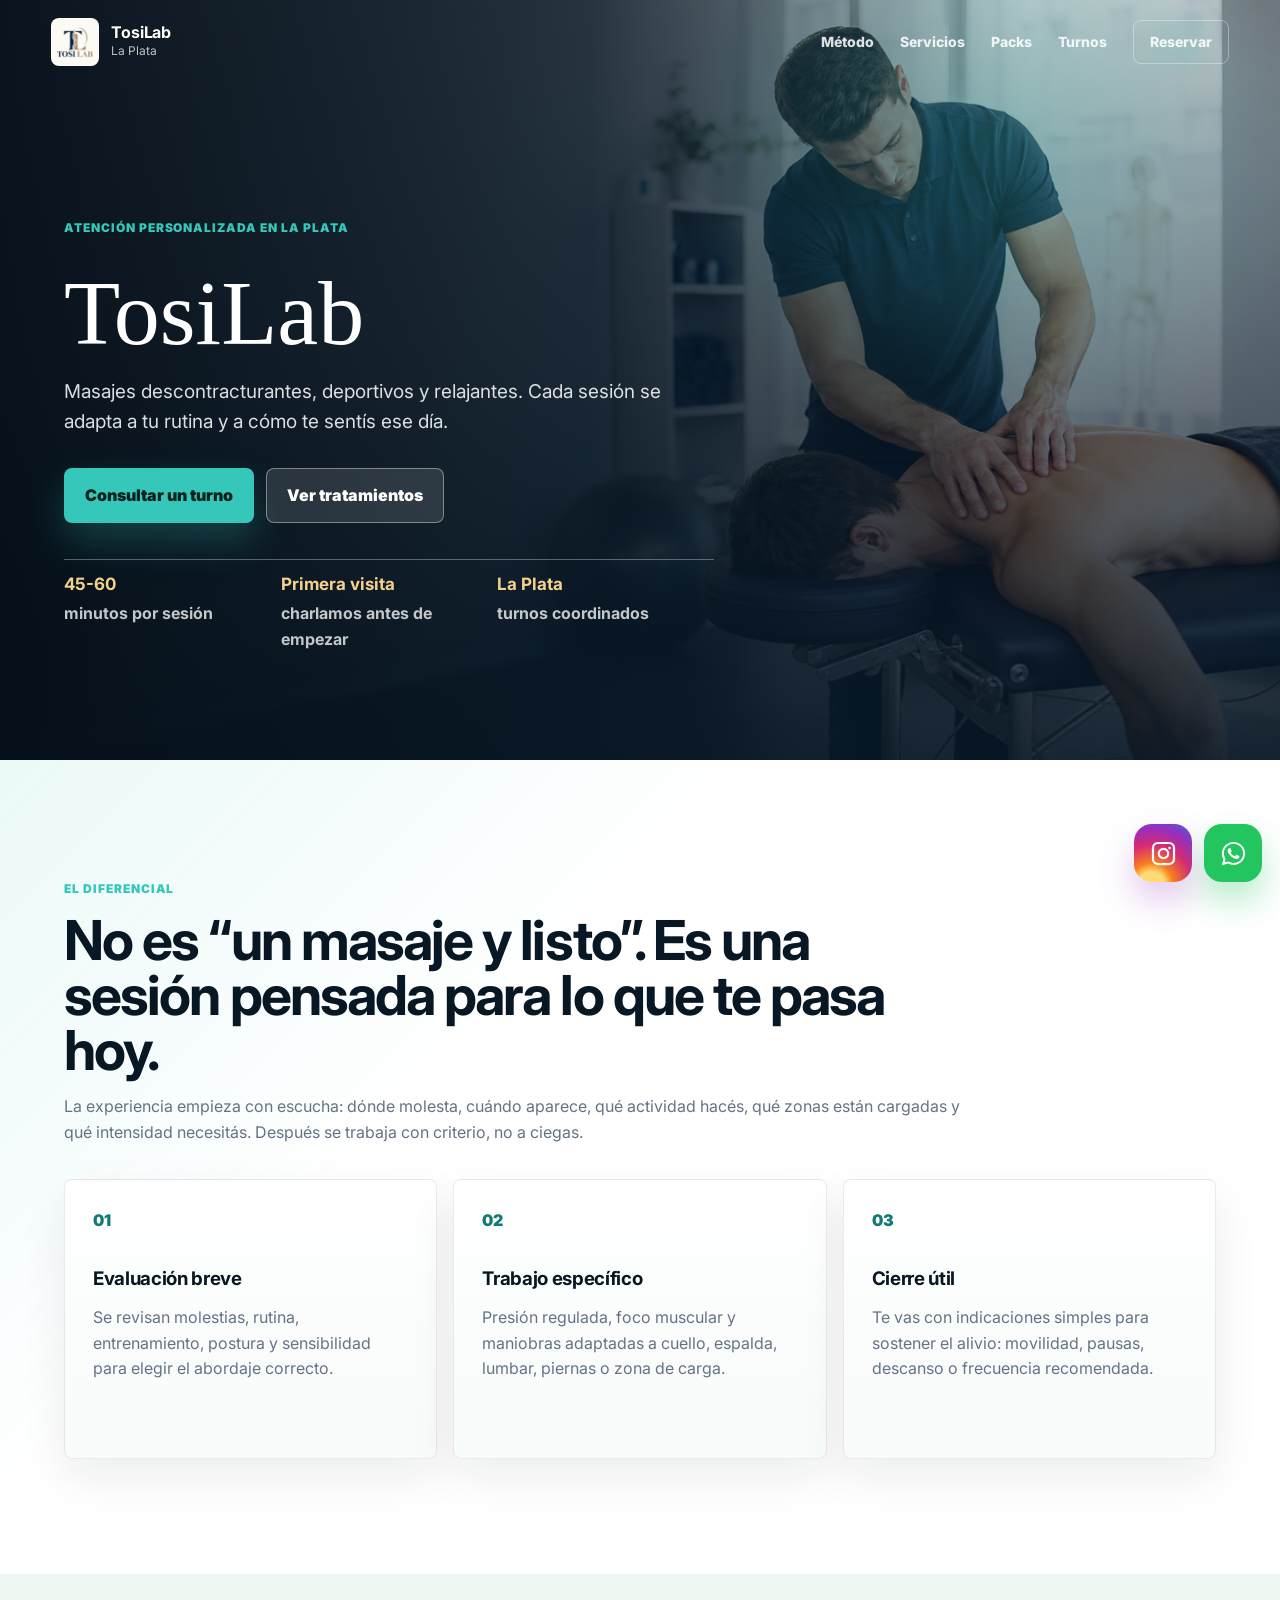
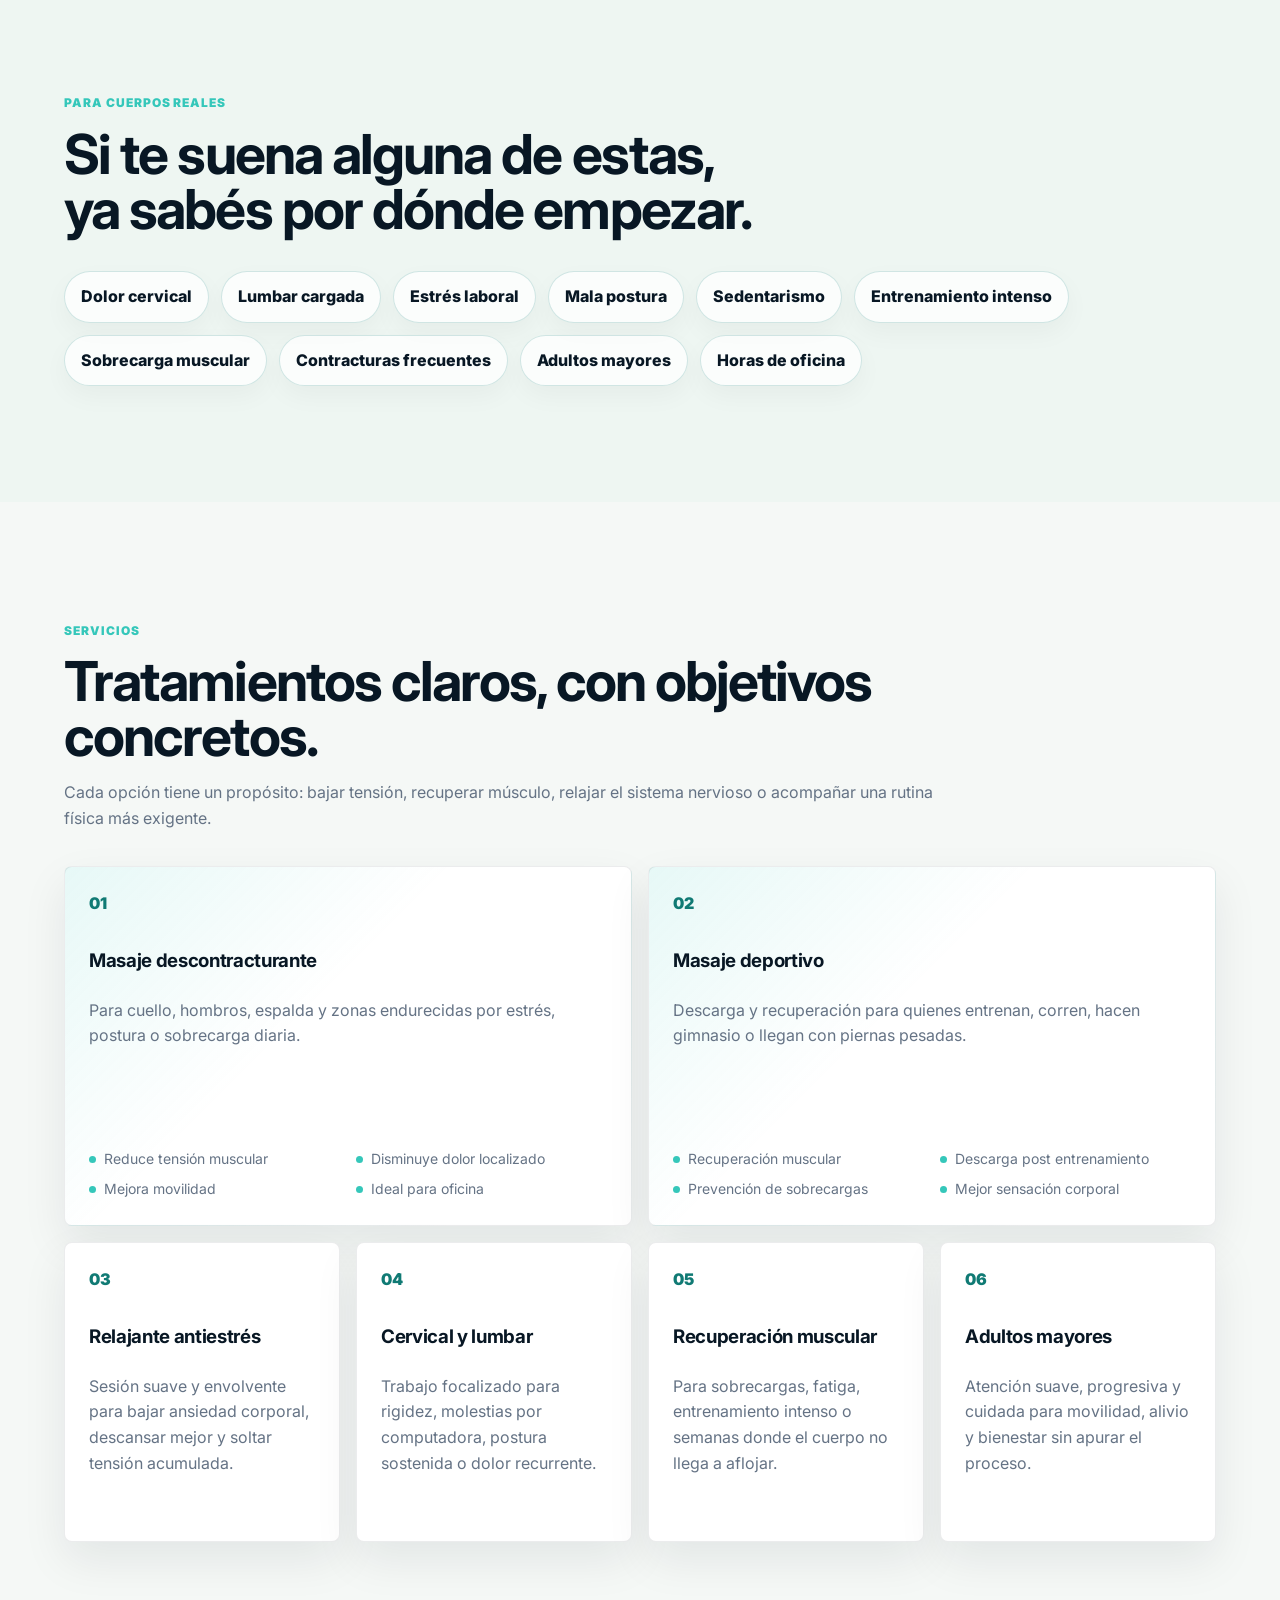
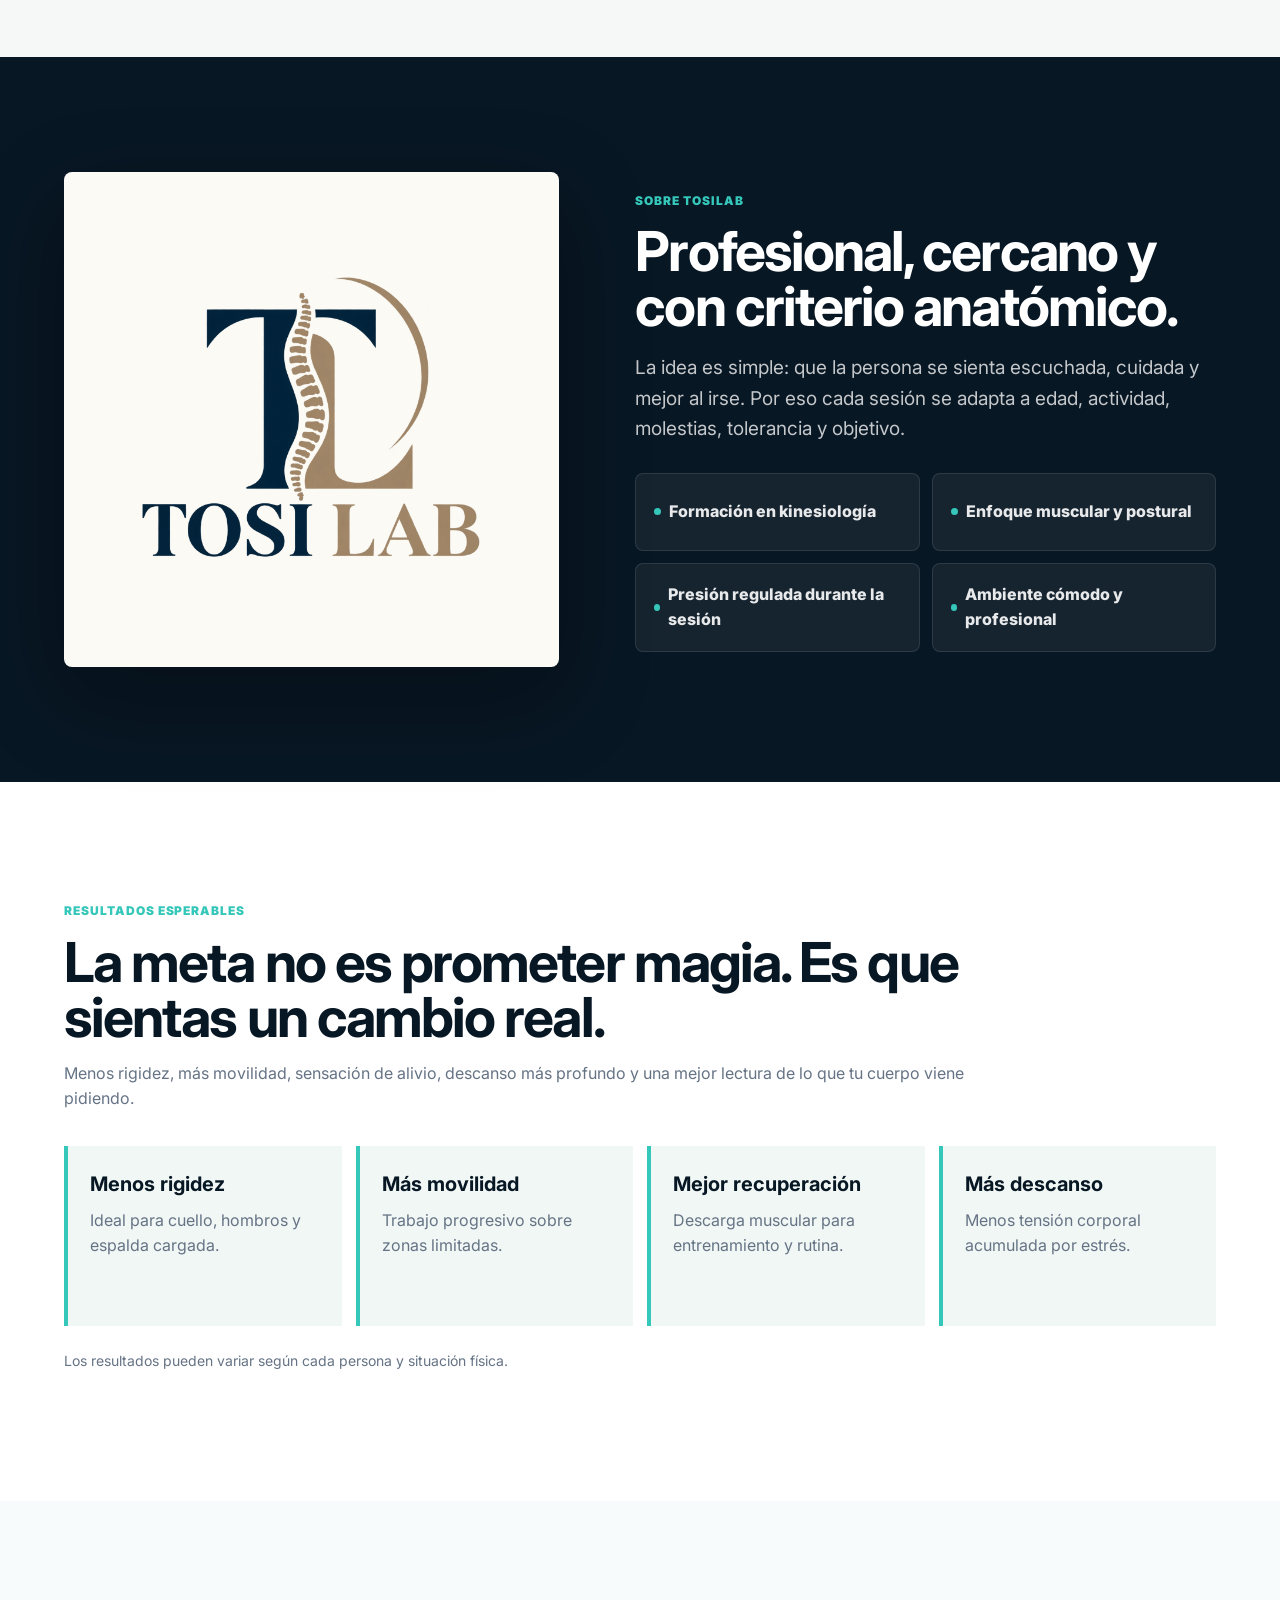
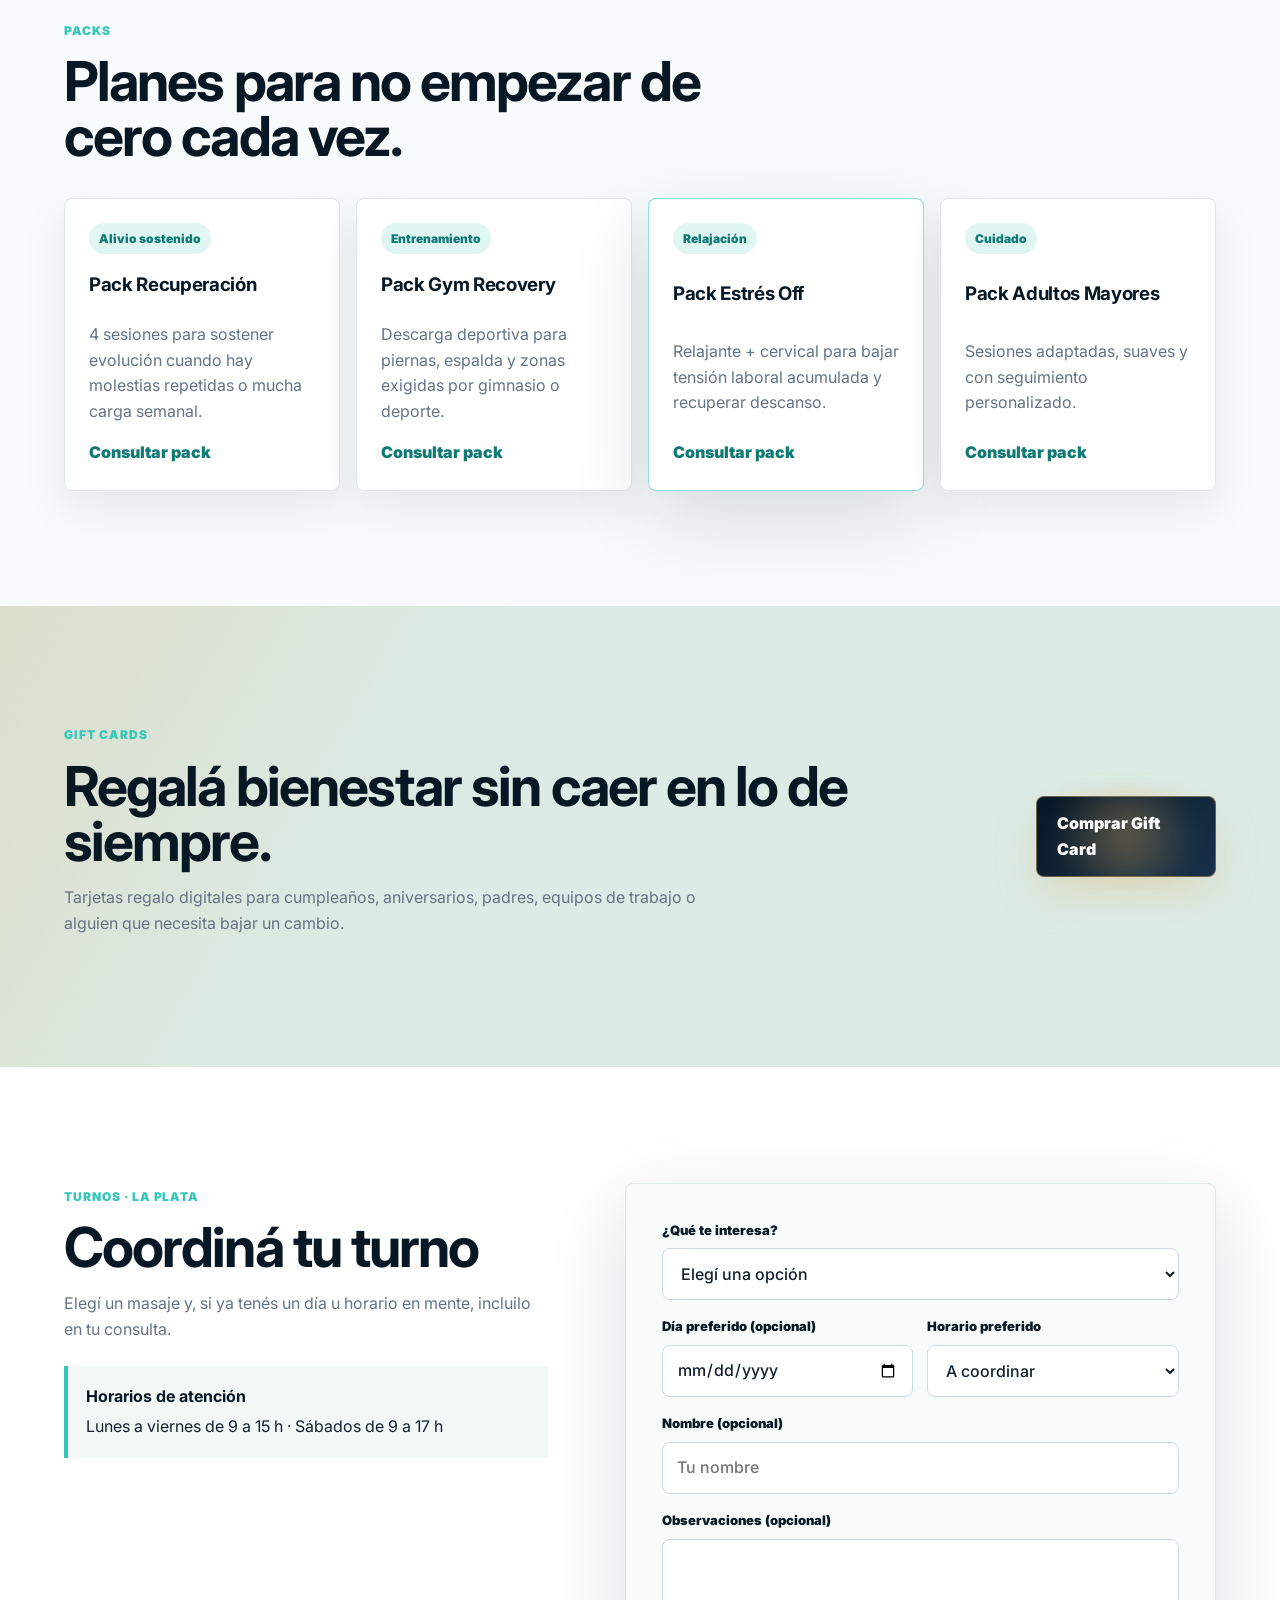
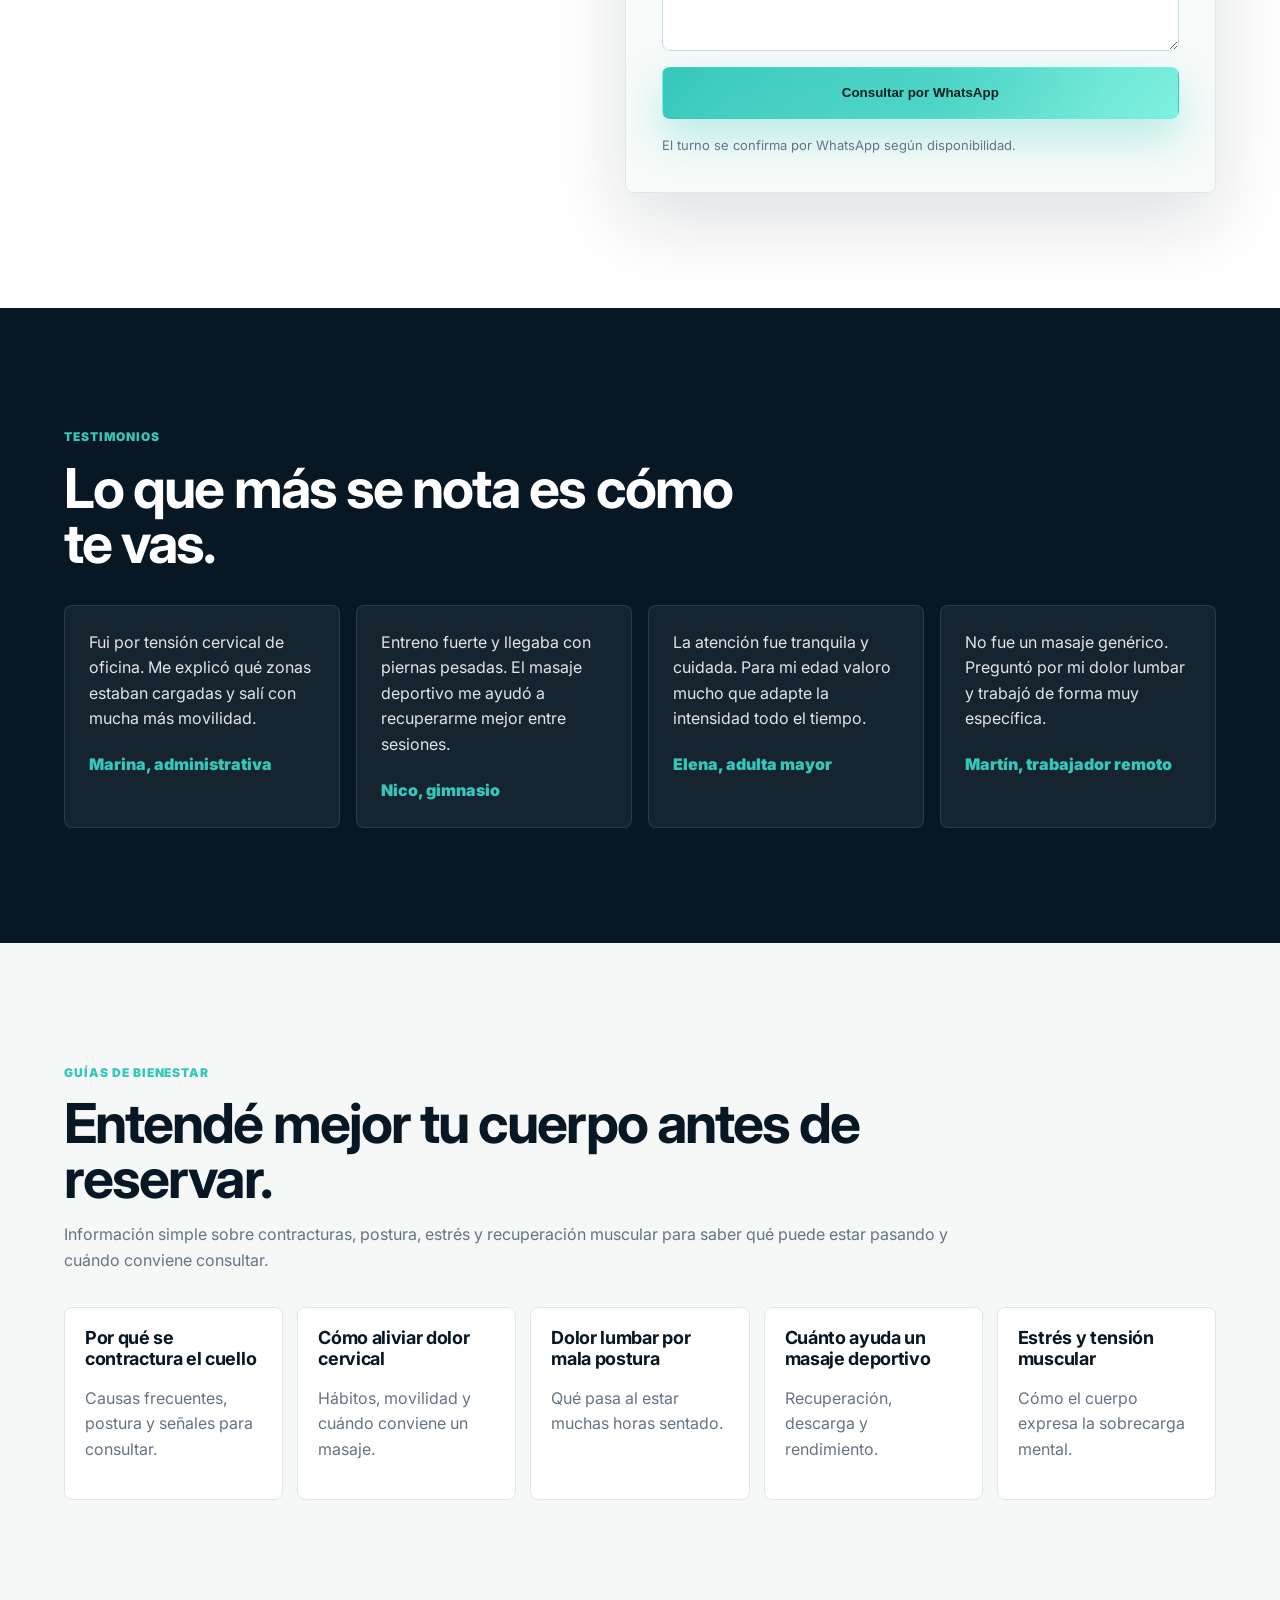
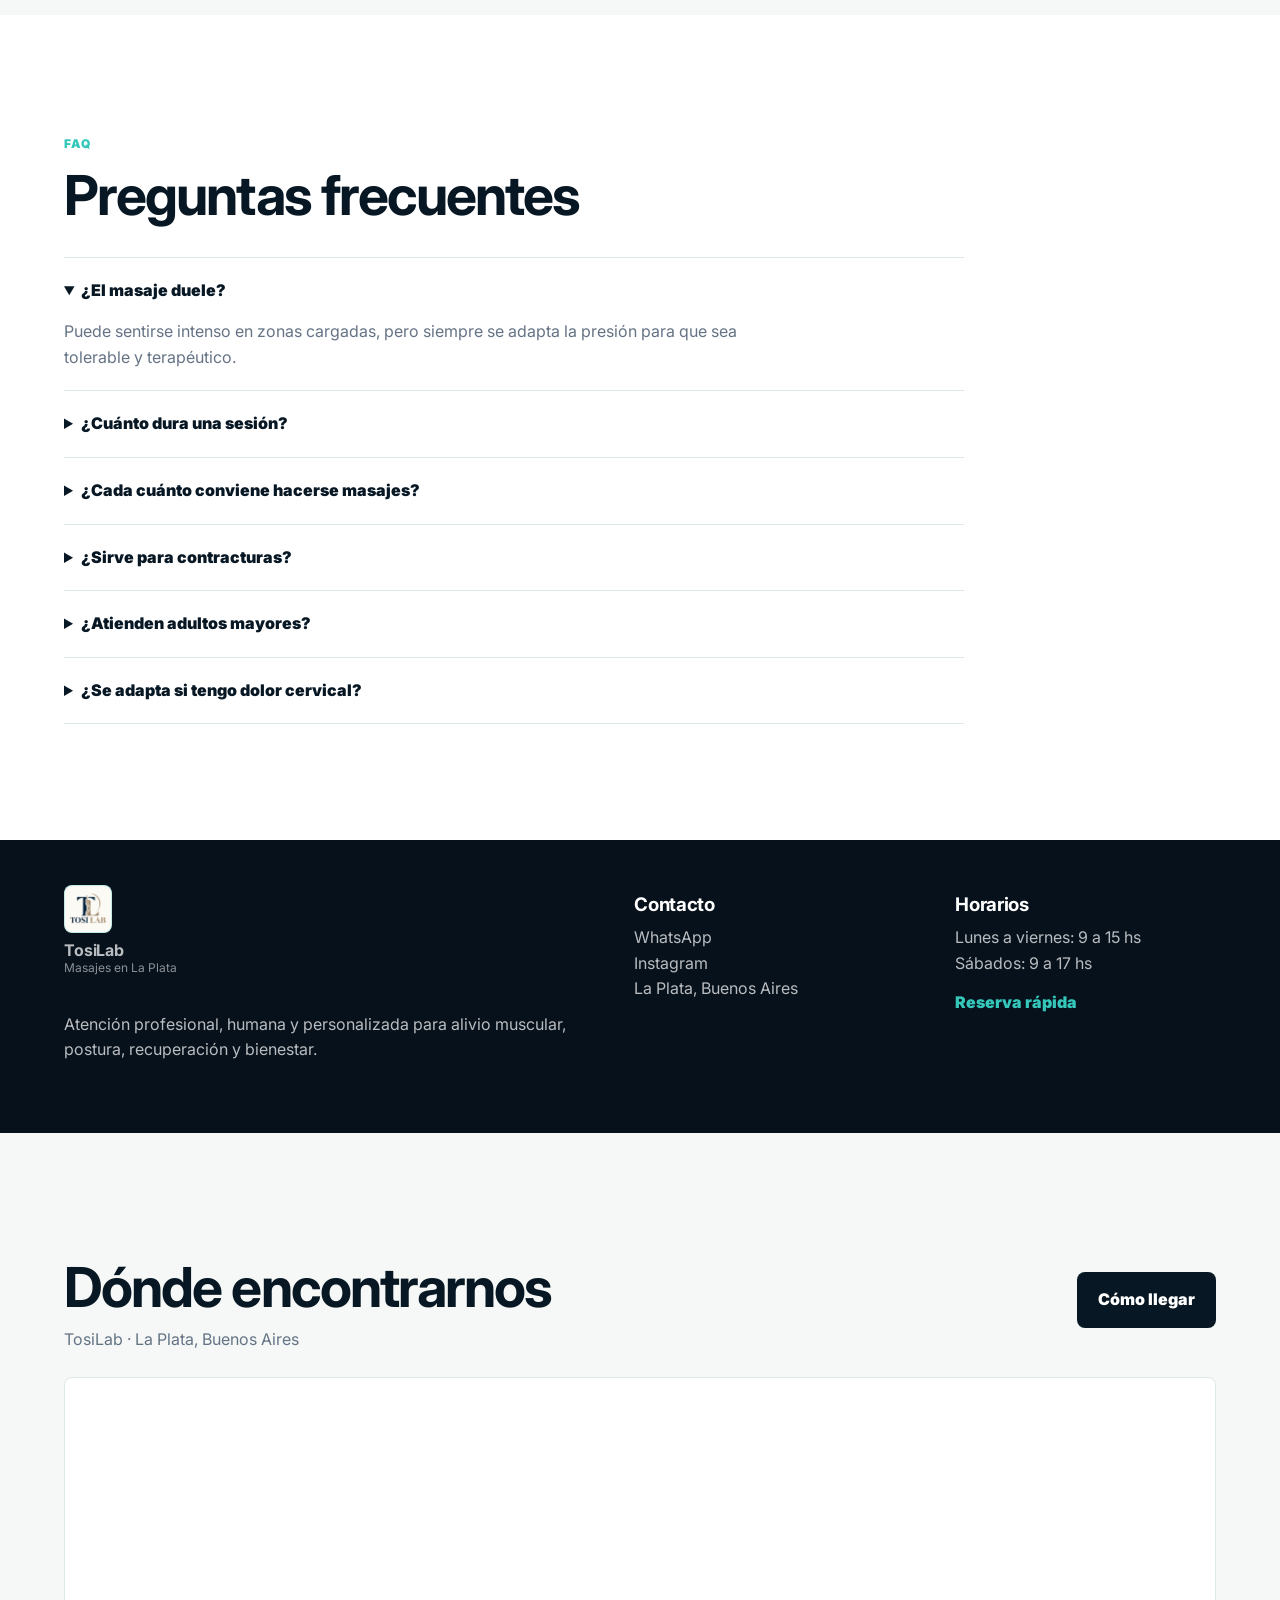
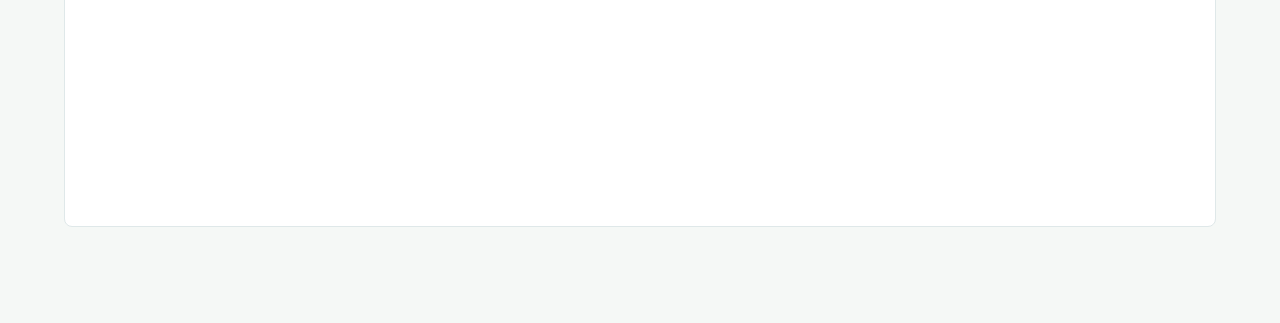
==== index.html @ 0bc57525 "Add TosiLab website and project files" ====
<!doctype html>
<html lang="es-AR">
  <head>
    <meta charset="utf-8">
    <meta name="viewport" content="width=device-width, initial-scale=1">
    <meta name="description" content="TosiLab en La Plata: masajes terapéuticos, deportivos, descontracturantes y relajantes con enfoque anatómico, atención personalizada y reserva por WhatsApp.">
    <meta name="keywords" content="masajes La Plata, masaje descontracturante, masaje deportivo, dolor cervical, dolor lumbar, recuperación muscular, masajes terapéuticos">
    <meta name="theme-color" content="#081724">
    <meta property="og:title" content="TosiLab | Alivio, recuperación y bienestar en La Plata">
    <meta property="og:description" content="Una experiencia de masaje pensada con criterio profesional, escucha y tratamiento personalizado.">
    <meta property="og:type" content="website">
    <meta property="og:image" content="assets/hero-masaje-terapeutico.png">
    <title>TosiLab | Alivio, recuperación y bienestar en La Plata</title>
    <link rel="icon" type="image/png" href="assets/logo-tosilab.png?v=2">
    <link rel="preconnect" href="https://fonts.googleapis.com">
    <link rel="preconnect" href="https://fonts.gstatic.com" crossorigin>
    <link href="https://fonts.googleapis.com/css2?family=Inter:wght@400;500;600;700;800;900&display=swap" rel="stylesheet">
    <link rel="stylesheet" href="styles.css">
  </head>
  <body>
    <header class="site-header" data-header>
      <a class="brand" href="#inicio" aria-label="TosiLab, inicio">
        <img class="brand-logo" src="assets/logo-tosilab.png?v=2" alt="" width="48" height="48">
        <span>
          <strong>TosiLab</strong>
          <small>La Plata</small>
        </span>
      </a>
      <button class="nav-toggle" type="button" aria-label="Abrir menú" aria-expanded="false" data-nav-toggle>
        <span></span><span></span><span></span>
      </button>
      <nav class="nav" data-nav>
        <a href="#metodo">Método</a>
        <a href="#servicios">Servicios</a>
        <a href="#packs">Packs</a>
        <a href="#turnos">Turnos</a>
        <a class="nav-cta" href="#turnos">Reservar</a>
      </nav>
    </header>

    <main>
      <section class="hero" id="inicio">
        <div class="hero-media" aria-hidden="true">
          <img src="assets/hero-masaje-terapeutico.png" alt="">
        </div>
        <div class="hero-overlay"></div>
        <div class="hero-content">
          <p class="eyebrow">Atención personalizada en La Plata</p>
          <h1>TosiLab</h1>
          <p class="hero-copy">Masajes descontracturantes, deportivos y relajantes. Cada sesión se adapta a tu rutina y a cómo te sentís ese día.</p>
          <div class="hero-actions">
            <a class="btn btn-primary" href="#turnos">Consultar un turno</a>
            <a class="btn btn-secondary" href="#servicios">Ver tratamientos</a>
          </div>
          <div class="hero-proof" aria-label="Datos principales">
            <div>
              <strong>45-60</strong>
              <span>minutos por sesión</span>
            </div>
            <div>
              <strong>Primera visita</strong>
              <span>charlamos antes de empezar</span>
            </div>
            <div>
              <strong>La Plata</strong>
              <span>turnos coordinados</span>
            </div>
          </div>
        </div>
      </section>

      <section class="diagnosis section" id="metodo">
        <div class="section-intro wide reveal">
          <span class="section-kicker">El diferencial</span>
          <h2>No es “un masaje y listo”. Es una sesión pensada para lo que te pasa hoy.</h2>
          <p>La experiencia empieza con escucha: dónde molesta, cuándo aparece, qué actividad hacés, qué zonas están cargadas y qué intensidad necesitás. Después se trabaja con criterio, no a ciegas.</p>
        </div>
        <div class="method-grid">
          <article class="method-card reveal">
            <span>01</span>
            <h3>Evaluación breve</h3>
            <p>Se revisan molestias, rutina, entrenamiento, postura y sensibilidad para elegir el abordaje correcto.</p>
          </article>
          <article class="method-card reveal">
            <span>02</span>
            <h3>Trabajo específico</h3>
            <p>Presión regulada, foco muscular y maniobras adaptadas a cuello, espalda, lumbar, piernas o zona de carga.</p>
          </article>
          <article class="method-card reveal">
            <span>03</span>
            <h3>Cierre útil</h3>
            <p>Te vas con indicaciones simples para sostener el alivio: movilidad, pausas, descanso o frecuencia recomendada.</p>
          </article>
        </div>
      </section>

      <section class="section pain-points">
        <div class="section-intro reveal">
          <span class="section-kicker">Para cuerpos reales</span>
          <h2>Si te suena alguna de estas, ya sabés por dónde empezar.</h2>
        </div>
        <div class="pill-grid reveal">
          <span>Dolor cervical</span>
          <span>Lumbar cargada</span>
          <span>Estrés laboral</span>
          <span>Mala postura</span>
          <span>Sedentarismo</span>
          <span>Entrenamiento intenso</span>
          <span>Sobrecarga muscular</span>
          <span>Contracturas frecuentes</span>
          <span>Adultos mayores</span>
          <span>Horas de oficina</span>
        </div>
      </section>

      <section class="section services" id="servicios">
        <div class="section-intro wide reveal">
          <span class="section-kicker">Servicios</span>
          <h2>Tratamientos claros, con objetivos concretos.</h2>
          <p>Cada opción tiene un propósito: bajar tensión, recuperar músculo, relajar el sistema nervioso o acompañar una rutina física más exigente.</p>
        </div>
        <div class="service-grid">
          <article class="service-card feature reveal">
            <span class="icon">01</span>
            <h3>Masaje descontracturante</h3>
            <p>Para cuello, hombros, espalda y zonas endurecidas por estrés, postura o sobrecarga diaria.</p>
            <ul>
              <li>Reduce tensión muscular</li>
              <li>Disminuye dolor localizado</li>
              <li>Mejora movilidad</li>
              <li>Ideal para oficina</li>
            </ul>
          </article>
          <article class="service-card feature reveal">
            <span class="icon">02</span>
            <h3>Masaje deportivo</h3>
            <p>Descarga y recuperación para quienes entrenan, corren, hacen gimnasio o llegan con piernas pesadas.</p>
            <ul>
              <li>Recuperación muscular</li>
              <li>Descarga post entrenamiento</li>
              <li>Prevención de sobrecargas</li>
              <li>Mejor sensación corporal</li>
            </ul>
          </article>
          <article class="service-card reveal">
            <span class="icon">03</span>
            <h3>Relajante antiestrés</h3>
            <p>Sesión suave y envolvente para bajar ansiedad corporal, descansar mejor y soltar tensión acumulada.</p>
          </article>
          <article class="service-card reveal">
            <span class="icon">04</span>
            <h3>Cervical y lumbar</h3>
            <p>Trabajo focalizado para rigidez, molestias por computadora, postura sostenida o dolor recurrente.</p>
          </article>
          <article class="service-card reveal">
            <span class="icon">05</span>
            <h3>Recuperación muscular</h3>
            <p>Para sobrecargas, fatiga, entrenamiento intenso o semanas donde el cuerpo no llega a aflojar.</p>
          </article>
          <article class="service-card reveal">
            <span class="icon">06</span>
            <h3>Adultos mayores</h3>
            <p>Atención suave, progresiva y cuidada para movilidad, alivio y bienestar sin apurar el proceso.</p>
          </article>
        </div>
      </section>

      <section class="section studio">
        <div class="studio-panel reveal">
          <img class="studio-logo" src="assets/logo-tosilab.png?v=2" alt="Logo de TosiLab" loading="lazy">
        </div>
        <div class="studio-copy reveal">
          <span class="section-kicker">Sobre TosiLab</span>
          <h2>Profesional, cercano y con criterio anatómico.</h2>
          <p class="lead">La idea es simple: que la persona se sienta escuchada, cuidada y mejor al irse. Por eso cada sesión se adapta a edad, actividad, molestias, tolerancia y objetivo.</p>
          <div class="trust-list">
            <span>Formación en kinesiología</span>
            <span>Enfoque muscular y postural</span>
            <span>Presión regulada durante la sesión</span>
            <span>Ambiente cómodo y profesional</span>
          </div>
        </div>
      </section>

      <section class="section outcomes">
        <div class="section-intro wide reveal">
          <span class="section-kicker">Resultados esperables</span>
          <h2>La meta no es prometer magia. Es que sientas un cambio real.</h2>
          <p>Menos rigidez, más movilidad, sensación de alivio, descanso más profundo y una mejor lectura de lo que tu cuerpo viene pidiendo.</p>
        </div>
        <div class="outcome-grid reveal">
          <div><strong>Menos rigidez</strong><span>Ideal para cuello, hombros y espalda cargada.</span></div>
          <div><strong>Más movilidad</strong><span>Trabajo progresivo sobre zonas limitadas.</span></div>
          <div><strong>Mejor recuperación</strong><span>Descarga muscular para entrenamiento y rutina.</span></div>
          <div><strong>Más descanso</strong><span>Menos tensión corporal acumulada por estrés.</span></div>
        </div>
        <p class="disclaimer reveal">Los resultados pueden variar según cada persona y situación física.</p>
      </section>

      <section class="section packs" id="packs">
        <div class="section-intro reveal">
          <span class="section-kicker">Packs</span>
          <h2>Planes para no empezar de cero cada vez.</h2>
        </div>
        <div class="pricing-grid">
          <article class="price-card reveal">
            <span class="badge">Alivio sostenido</span>
            <h3>Pack Recuperación</h3>
            <p>4 sesiones para sostener evolución cuando hay molestias repetidas o mucha carga semanal.</p>
            <a href="#turnos" data-booking-choice="Pack Recuperación">Consultar pack</a>
          </article>
          <article class="price-card reveal">
            <span class="badge">Entrenamiento</span>
            <h3>Pack Gym Recovery</h3>
            <p>Descarga deportiva para piernas, espalda y zonas exigidas por gimnasio o deporte.</p>
            <a href="#turnos" data-booking-choice="Pack Gym Recovery">Consultar pack</a>
          </article>
          <article class="price-card featured reveal">
            <span class="badge">Relajación</span>
            <h3>Pack Estrés Off</h3>
            <p>Relajante + cervical para bajar tensión laboral acumulada y recuperar descanso.</p>
            <a href="#turnos" data-booking-choice="Pack Estrés Off">Consultar pack</a>
          </article>
          <article class="price-card reveal">
            <span class="badge">Cuidado</span>
            <h3>Pack Adultos Mayores</h3>
            <p>Sesiones adaptadas, suaves y con seguimiento personalizado.</p>
            <a href="#turnos" data-booking-choice="Pack Adultos Mayores">Consultar pack</a>
          </article>
        </div>
      </section>

      <section class="gift section">
        <div class="reveal">
          <span class="section-kicker">Gift Cards</span>
          <h2>Regalá bienestar sin caer en lo de siempre.</h2>
          <p>Tarjetas regalo digitales para cumpleaños, aniversarios, padres, equipos de trabajo o alguien que necesita bajar un cambio.</p>
        </div>
        <a class="btn btn-secondary dark reveal" href="#turnos" data-booking-choice="Gift Card">Comprar Gift Card</a>
      </section>

      <section class="section booking" id="turnos">
        <div class="booking-copy reveal">
          <span class="section-kicker">Turnos · La Plata</span>
          <h2>Coordiná tu turno</h2>
          <p>Elegí un masaje y, si ya tenés un día u horario en mente, incluilo en tu consulta.</p>
          <div class="booking-note">
            <strong>Horarios de atención</strong>
            <span>Lunes a viernes de 9 a 15 h · Sábados de 9 a 17 h</span>
          </div>
        </div>
        <form class="booking-form" data-booking-form>
          <label>
            ¿Qué te interesa?
            <select name="service" required>
              <option value="" selected disabled>Elegí una opción</option>
              <option value="Orientación">No sé qué masaje elegir</option>
              <optgroup label="Masajes">
              <option value="Masaje descontracturante">Masaje descontracturante</option>
              <option value="Masaje deportivo">Masaje deportivo</option>
              <option value="Masaje relajante">Masaje relajante</option>
              <option value="Postural / cervical y lumbar">Postural / cervical y lumbar</option>
              <option value="Recuperación muscular">Recuperación muscular</option>
              <option value="Adultos mayores">Adultos mayores</option>
              </optgroup>
              <optgroup label="Packs">
                <option>Pack Recuperación</option>
                <option>Pack Gym Recovery</option>
                <option>Pack Estrés Off</option>
                <option>Pack Adultos Mayores</option>
              </optgroup>
              <option value="Gift Card">Gift Card</option>
            </select>
          </label>
          <label data-booking-plan>
            Plan de atención
            <select name="plan" required>
              <option value="Turno individual">Turno individual</option>
              <option value="Plan semanal: 1 vez por semana">Plan semanal: 1 vez por semana</option>
              <option value="Plan intensivo: 2 veces por semana">Plan intensivo: 2 veces por semana</option>
              <option value="Plan quincenal: 1 vez cada dos semanas">Plan quincenal: 1 vez cada dos semanas</option>
            </select>
          </label>
          <div class="form-row" data-booking-schedule>
            <label>
              Día preferido (opcional)
              <input type="date" name="date">
            </label>
            <label>
              Horario preferido
              <select name="time">
                <option value="">A coordinar</option>
                <option>09:00</option>
                <option>09:30</option>
                <option>10:30</option>
                <option>11:30</option>
                <option>12:00</option>
                <option>13:00</option>
                <option>14:00</option>
                <option>15:00</option>
                <option>16:30</option>
                <option>17:00</option>
              </select>
            </label>
          </div>
          <label>
            Nombre (opcional)
            <input type="text" name="name" autocomplete="given-name" maxlength="80" placeholder="Tu nombre">
          </label>
          <label>
            Observaciones (opcional)
            <textarea name="notes" rows="3" maxlength="400"></textarea>
          </label>
          <button class="btn btn-primary full" type="submit">Consultar por WhatsApp</button>
          <p class="form-note" data-booking-note>El turno se confirma por WhatsApp según disponibilidad.</p>
        </form>
      </section>

      <section class="section testimonials">
        <div class="section-intro reveal">
          <span class="section-kicker">Testimonios</span>
          <h2>Lo que más se nota es cómo te vas.</h2>
        </div>
        <div class="testimonial-grid">
          <figure class="reveal">
            <blockquote>Fui por tensión cervical de oficina. Me explicó qué zonas estaban cargadas y salí con mucha más movilidad.</blockquote>
            <figcaption>Marina, administrativa</figcaption>
          </figure>
          <figure class="reveal">
            <blockquote>Entreno fuerte y llegaba con piernas pesadas. El masaje deportivo me ayudó a recuperarme mejor entre sesiones.</blockquote>
            <figcaption>Nico, gimnasio</figcaption>
          </figure>
          <figure class="reveal">
            <blockquote>La atención fue tranquila y cuidada. Para mi edad valoro mucho que adapte la intensidad todo el tiempo.</blockquote>
            <figcaption>Elena, adulta mayor</figcaption>
          </figure>
          <figure class="reveal">
            <blockquote>No fue un masaje genérico. Preguntó por mi dolor lumbar y trabajó de forma muy específica.</blockquote>
            <figcaption>Martín, trabajador remoto</figcaption>
          </figure>
        </div>
      </section>

      <section class="section blog" id="blog">
        <div class="section-intro wide reveal">
          <span class="section-kicker">Guías de bienestar</span>
          <h2>Entendé mejor tu cuerpo antes de reservar.</h2>
          <p>Información simple sobre contracturas, postura, estrés y recuperación muscular para saber qué puede estar pasando y cuándo conviene consultar.</p>
        </div>
        <div class="blog-stage reveal">
          <div class="blog-grid">
            <article class="blog-card" tabindex="0" role="button" data-blog-title="Por qué se contractura el cuello" data-blog-topic="cuello">
              <h3>Por qué se contractura el cuello</h3>
              <p>Causas frecuentes, postura y señales para consultar.</p>
            </article>
            <article class="blog-card" tabindex="0" role="button" data-blog-title="Cómo aliviar dolor cervical" data-blog-topic="cervical">
              <h3>Cómo aliviar dolor cervical</h3>
              <p>Hábitos, movilidad y cuándo conviene un masaje.</p>
            </article>
            <article class="blog-card" tabindex="0" role="button" data-blog-title="Dolor lumbar por mala postura" data-blog-topic="lumbar">
              <h3>Dolor lumbar por mala postura</h3>
              <p>Qué pasa al estar muchas horas sentado.</p>
            </article>
            <article class="blog-card" tabindex="0" role="button" data-blog-title="Cuánto ayuda un masaje deportivo" data-blog-topic="deportivo">
              <h3>Cuánto ayuda un masaje deportivo</h3>
              <p>Recuperación, descarga y rendimiento.</p>
            </article>
            <article class="blog-card" tabindex="0" role="button" data-blog-title="Estrés y tensión muscular" data-blog-topic="estres">
              <h3>Estrés y tensión muscular</h3>
              <p>Cómo el cuerpo expresa la sobrecarga mental.</p>
            </article>
          </div>
          <article class="blog-expanded" tabindex="-1" data-blog-expanded hidden>
            <button class="blog-close" type="button" aria-label="Cerrar artículo" data-blog-close>x</button>
            <span class="section-kicker">Guía rápida</span>
            <h3 data-blog-expanded-title></h3>
            <div class="blog-expanded-content" data-blog-expanded-content></div>
            <a class="btn btn-primary" href="#turnos">Agendar evaluación</a>
          </article>
        </div>
      </section>

      <section class="section faq" id="faq">
        <div class="section-intro reveal">
          <span class="section-kicker">FAQ</span>
          <h2>Preguntas frecuentes</h2>
        </div>
        <div class="faq-list reveal">
          <details open>
            <summary>¿El masaje duele?</summary>
            <p>Puede sentirse intenso en zonas cargadas, pero siempre se adapta la presión para que sea tolerable y terapéutico.</p>
          </details>
          <details>
            <summary>¿Cuánto dura una sesión?</summary>
            <p>Según el servicio, la duración habitual es de 45 a 60 minutos.</p>
          </details>
          <details>
            <summary>¿Cada cuánto conviene hacerse masajes?</summary>
            <p>Depende del objetivo. Para contracturas frecuentes o entrenamiento intenso puede convenir un plan semanal o quincenal.</p>
          </details>
          <details>
            <summary>¿Sirve para contracturas?</summary>
            <p>Sí, especialmente cuando se combina evaluación, trabajo específico y recomendaciones simples para la rutina.</p>
          </details>
          <details>
            <summary>¿Atienden adultos mayores?</summary>
            <p>Sí. La sesión se adapta con maniobras suaves, ritmo progresivo y cuidado personalizado.</p>
          </details>
          <details>
            <summary>¿Se adapta si tengo dolor cervical?</summary>
            <p>Sí. Antes de empezar se consulta la molestia, intensidad y antecedentes para definir el abordaje.</p>
          </details>
        </div>
      </section>
    </main>

    <footer class="footer">
      <div>
        <a class="brand footer-brand" href="#inicio">
          <img class="brand-logo" src="assets/logo-tosilab.png?v=2" alt="" width="48" height="48" loading="lazy">
          <span><strong>TosiLab</strong><small>Masajes en La Plata</small></span>
        </a>
        <p>Atención profesional, humana y personalizada para alivio muscular, postura, recuperación y bienestar.</p>
      </div>
      <div class="footer-contact">
        <h3>Contacto</h3>
        <a href="https://wa.me/5492216324432?text=Hola%2C%20quiero%20consultar%20por%20un%20turno%20de%20masajes." target="_blank" rel="noopener">WhatsApp</a>
        <a href="https://www.instagram.com/tosi.lab/" target="_blank" rel="noopener">Instagram</a>
        <span>La Plata, Buenos Aires</span>
      </div>
      <div class="footer-hours">
        <h3>Horarios</h3>
        <span>Lunes a viernes: 9 a 15 hs</span>
        <span>Sábados: 9 a 17 hs</span>
        <a class="footer-cta" href="#turnos">Reserva rápida</a>
      </div>
    </footer>

    <section class="location section" id="ubicacion" aria-labelledby="location-title">
      <div class="location-header">
        <div>
          <h2 id="location-title">Dónde encontrarnos</h2>
          <p>TosiLab · La Plata, Buenos Aires</p>
        </div>
        <a class="btn btn-secondary dark" href="https://maps.app.goo.gl/GoigfPZEckn97eoy5" target="_blank" rel="noopener">Cómo llegar</a>
      </div>
      <iframe class="location-map" title="Ubicación de TosiLab en Google Maps"
        src="https://www.google.com/maps?q=-34.9179509,-57.9568541&amp;z=17&amp;output=embed"
        loading="lazy" referrerpolicy="strict-origin-when-cross-origin" allowfullscreen></iframe>
    </section>

    <div class="floating-socials" aria-label="Accesos rápidos">
      <a class="floating-social floating-instagram" href="https://www.instagram.com/tosi.lab/" target="_blank" rel="noopener" aria-label="Abrir Instagram">
        <svg viewBox="0 0 32 32" aria-hidden="true" focusable="false">
          <path d="M10.2 4h11.6A6.2 6.2 0 0 1 28 10.2v11.6a6.2 6.2 0 0 1-6.2 6.2H10.2A6.2 6.2 0 0 1 4 21.8V10.2A6.2 6.2 0 0 1 10.2 4Zm0 2.3a3.9 3.9 0 0 0-3.9 3.9v11.6a3.9 3.9 0 0 0 3.9 3.9h11.6a3.9 3.9 0 0 0 3.9-3.9V10.2a3.9 3.9 0 0 0-3.9-3.9H10.2ZM16 10a6 6 0 1 1 0 12 6 6 0 0 1 0-12Zm0 2.3a3.7 3.7 0 1 0 0 7.4 3.7 3.7 0 0 0 0-7.4Zm6.25-3.25a1.35 1.35 0 1 1 0 2.7 1.35 1.35 0 0 1 0-2.7Z"/>
        </svg>
      </a>
      <a class="floating-social floating-whatsapp" href="https://wa.me/5492216324432?text=Hola%2C%20quiero%20reservar%20un%20turno%20de%20masajes." target="_blank" rel="noopener" aria-label="Consultar por WhatsApp">
        <svg viewBox="0 0 32 32" aria-hidden="true" focusable="false">
          <path d="M16.03 4C9.4 4 4 9.33 4 15.88c0 2.1.56 4.14 1.63 5.94L4 28l6.36-1.6a12.2 12.2 0 0 0 5.67 1.4C22.66 27.8 28 22.48 28 15.92 28 9.36 22.66 4 16.03 4Zm0 21.78c-1.78 0-3.52-.48-5.04-1.4l-.36-.22-3.77.95.98-3.62-.24-.38a9.82 9.82 0 0 1-1.5-5.23c0-5.44 4.46-9.86 9.94-9.86 5.47 0 9.92 4.44 9.92 9.9 0 5.44-4.45 9.86-9.93 9.86Zm5.44-7.37c-.3-.15-1.76-.86-2.03-.95-.27-.1-.47-.15-.67.14-.2.3-.77.95-.95 1.15-.17.2-.35.22-.65.08-.3-.15-1.26-.46-2.4-1.47-.88-.78-1.48-1.75-1.65-2.04-.17-.3-.02-.46.13-.6.13-.13.3-.34.45-.51.15-.17.2-.3.3-.5.1-.2.05-.37-.02-.52-.08-.15-.67-1.6-.91-2.2-.24-.58-.49-.5-.67-.51h-.57c-.2 0-.52.07-.8.37-.27.3-1.04 1-1.04 2.45s1.07 2.86 1.22 3.05c.15.2 2.1 3.17 5.1 4.45.71.3 1.27.48 1.7.62.72.23 1.37.2 1.88.12.57-.08 1.76-.72 2-1.4.25-.7.25-1.29.18-1.41-.08-.13-.27-.2-.57-.34Z"/>
        </svg>
      </a>
    </div>

    <script src="script.js"></script>
  </body>
</html>
---- styles.css ----
:root {
  --navy: #081724;
  --navy-2: #10283b;
  --ink: #132130;
  --muted: #657385;
  --line: #dfe8e9;
  --paper: #f5f8f6;
  --white: #ffffff;
  --teal: #35c7ba;
  --teal-dark: #107a74;
  --gold: #d8aa62;
  --sage: #dcebe5;
  --shadow: 0 26px 80px rgba(8, 23, 36, .14);
  --shadow-soft: 0 18px 45px rgba(8, 23, 36, .08);
}

* {
  box-sizing: border-box;
}

html {
  scroll-behavior: smooth;
  scroll-padding-top: 88px;
}

body {
  margin: 0;
  font-family: Inter, system-ui, -apple-system, BlinkMacSystemFont, "Segoe UI", sans-serif;
  color: var(--ink);
  background: var(--paper);
  line-height: 1.6;
}

body.nav-open {
  overflow: hidden;
}

a {
  color: inherit;
  text-decoration: none;
}

img {
  display: block;
  max-width: 100%;
}

.site-header {
  position: fixed;
  z-index: 20;
  top: 0;
  left: 0;
  right: 0;
  display: flex;
  align-items: center;
  justify-content: space-between;
  gap: 24px;
  padding: 18px clamp(20px, 4vw, 64px);
  color: var(--white);
  transition: background .25s ease, box-shadow .25s ease, padding .25s ease, color .25s ease;
}

.site-header.is-scrolled,
.site-header.nav-active {
  padding-top: 12px;
  padding-bottom: 12px;
  background: rgba(255, 255, 255, .93);
  color: var(--navy);
  box-shadow: 0 12px 40px rgba(8, 23, 36, .08);
  backdrop-filter: blur(18px);
}

.brand {
  display: inline-flex;
  align-items: center;
  gap: 12px;
  min-width: max-content;
}

.brand-logo,
.footer .brand-logo {
  display: block;
  width: 48px;
  height: 48px;
  border: 1px solid rgba(255, 255, 255, .36);
  border-radius: 8px;
  background: #fcfaf5;
  object-fit: contain;
  padding: 2px;
}

.site-header.is-scrolled .brand-logo,
.site-header.nav-active .brand-logo,
.footer .brand-logo {
  border-color: rgba(53, 199, 186, .3);
}

.brand strong,
.brand small {
  display: block;
}

.brand strong {
  line-height: 1.05;
  letter-spacing: -.01em;
}

.brand small {
  color: currentColor;
  font-size: 12px;
  opacity: .74;
}

.nav {
  display: flex;
  align-items: center;
  gap: 26px;
  font-size: 14px;
  font-weight: 800;
}

.nav a {
  opacity: .86;
  transition: opacity .2s ease, transform .2s ease;
}

.nav a:hover {
  opacity: 1;
  transform: translateY(-1px);
}

.nav-cta {
  position: relative;
  isolation: isolate;
  display: inline-flex;
  padding: 10px 16px;
  border: 1px solid rgba(255, 255, 255, .42);
  border-radius: 8px;
  transition: background .2s ease, color .2s ease, border-color .2s ease, transform .2s ease, box-shadow .2s ease;
  animation: navCtaBreath 2.7s ease-in-out infinite;
}

.nav-cta::before {
  content: "";
  position: absolute;
  inset: -6px;
  z-index: -1;
  border-radius: 12px;
  background: radial-gradient(circle, rgba(53, 199, 186, .42), rgba(53, 199, 186, 0) 68%);
  filter: blur(8px);
  opacity: .38;
  animation: navCtaAura 2.7s ease-in-out infinite;
}

.nav-cta:hover {
  border-color: rgba(216, 170, 98, .65);
  background: linear-gradient(135deg, #d8aa62, #f4d18d);
  color: #211203;
  box-shadow: 0 14px 34px rgba(216, 170, 98, .34);
  transform: translateY(-2px);
}

.site-header.is-scrolled .nav-cta,
.site-header.nav-active .nav-cta {
  border-color: var(--navy);
  background: var(--navy);
  color: var(--white);
}

.site-header.is-scrolled .nav-cta:hover,
.site-header.nav-active .nav-cta:hover {
  border-color: rgba(216, 170, 98, .68);
  background: linear-gradient(135deg, #d8aa62, #f4d18d);
  color: #211203;
}

.nav-toggle {
  display: none;
  width: 44px;
  height: 44px;
  border: 1px solid currentColor;
  border-radius: 8px;
  background: transparent;
  color: inherit;
}

.nav-toggle span {
  display: block;
  width: 18px;
  height: 2px;
  margin: 4px auto;
  background: currentColor;
}

.hero {
  position: relative;
  min-height: min(760px, 86svh);
  display: grid;
  align-items: center;
  overflow: hidden;
  color: var(--white);
  isolation: isolate;
}

.hero-media,
.hero-media img,
.hero-overlay {
  position: absolute;
  inset: 0;
}

.hero-media {
  z-index: -3;
}

.hero-media img {
  width: 100%;
  height: 100%;
  object-fit: cover;
}

.hero-overlay {
  z-index: -2;
  background:
    radial-gradient(circle at 78% 18%, rgba(53, 199, 186, .26), transparent 28%),
    linear-gradient(90deg, rgba(5, 15, 25, .96) 0%, rgba(8, 23, 36, .82) 46%, rgba(8, 23, 36, .2) 80%),
    linear-gradient(180deg, rgba(8, 23, 36, .05) 0%, rgba(8, 23, 36, .88) 100%);
}

.hero-content {
  width: min(840px, calc(100% - 40px));
  padding: 150px 0 52px;
  margin-left: clamp(20px, 5vw, 80px);
}

.eyebrow,
.section-kicker {
  display: inline-flex;
  color: var(--teal);
  font-size: 12px;
  font-weight: 900;
  letter-spacing: .08em;
  text-transform: uppercase;
}

.hero h1 {
  max-width: 820px;
  margin: 18px 0;
  font-family: Georgia, "Times New Roman", serif;
  font-size: 92px;
  font-weight: 400;
  line-height: 1;
  letter-spacing: 0;
}

.hero-copy {
  max-width: 650px;
  margin: 0 0 30px;
  color: rgba(255, 255, 255, .86);
  font-size: 19px;
}

.hero-actions,
.section-actions {
  display: flex;
  flex-wrap: wrap;
  gap: 12px;
}

.btn {
  display: inline-flex;
  align-items: center;
  justify-content: center;
  min-height: 52px;
  padding: 14px 20px;
  border: 1px solid transparent;
  border-radius: 8px;
  font-weight: 900;
  transition: transform .2s ease, box-shadow .2s ease, background .2s ease;
}

.btn:hover {
  transform: translateY(-2px);
}

.btn-primary {
  background: var(--teal);
  color: #06201d;
  box-shadow: 0 18px 38px rgba(53, 199, 186, .24);
}

.booking-form .btn-primary {
  position: relative;
  z-index: 1;
  isolation: isolate;
  overflow: hidden;
  background: linear-gradient(135deg, #35c7ba, #7ff0df);
  box-shadow:
    0 0 0 0 rgba(53, 199, 186, .55),
    0 18px 44px rgba(53, 199, 186, .34);
  animation: ctaGlow 2.4s ease-in-out infinite;
}

.booking-form .btn-primary::before {
  content: "";
  position: absolute;
  z-index: -1;
  inset: -7px;
  border-radius: 12px;
  background: radial-gradient(circle, rgba(53, 199, 186, .46), rgba(53, 199, 186, 0) 68%);
  filter: blur(8px);
  opacity: .9;
  animation: ctaAura 2.4s ease-in-out infinite;
}

.booking-form .btn-primary::after {
  content: "";
  position: absolute;
  inset: 0;
  background: linear-gradient(110deg, transparent 0 34%, rgba(255, 255, 255, .42) 48%, transparent 62%);
  transform: translateX(-130%);
  animation: ctaShine 3.2s ease-in-out infinite;
}

.booking-form .btn-primary:active {
  background: linear-gradient(135deg, #ffb84d, #ff6b4a);
  color: #2a1100;
  box-shadow:
    0 0 0 7px rgba(255, 184, 77, .2),
    0 16px 42px rgba(255, 107, 74, .34);
  transform: translateY(1px) scale(.99);
}

.btn-secondary {
  border-color: rgba(255, 255, 255, .4);
  background: rgba(255, 255, 255, .12);
  color: var(--white);
  backdrop-filter: blur(12px);
}

.btn-secondary.dark {
  border-color: rgba(8, 23, 36, .18);
  background: var(--navy);
}

.gift .btn-secondary.dark {
  position: relative;
  isolation: isolate;
  overflow: visible;
  border-color: rgba(216, 170, 98, .48);
  background: linear-gradient(135deg, #081724, #17314a);
  box-shadow:
    0 0 0 0 rgba(216, 170, 98, .5),
    0 18px 42px rgba(216, 170, 98, .24);
  animation: giftGlow 2.6s ease-in-out infinite;
}

.gift .btn-secondary.dark::before {
  content: "";
  position: absolute;
  inset: -8px;
  z-index: -1;
  border-radius: 13px;
  background: radial-gradient(circle, rgba(216, 170, 98, .5), rgba(216, 170, 98, 0) 68%);
  filter: blur(10px);
  opacity: .78;
  animation: giftAura 2.6s ease-in-out infinite;
}

.gift .btn-secondary.dark:hover {
  background: linear-gradient(135deg, #d8aa62, #f4d18d);
  color: #201102;
}

.btn.full {
  width: 100%;
}

.hero-proof {
  display: grid;
  grid-template-columns: repeat(3, minmax(0, 1fr));
  max-width: 650px;
  margin-top: 36px;
  border-top: 1px solid rgba(255, 255, 255, .32);
}

.hero-proof div {
  padding: 16px 12px 0 0;
}

.hero-proof strong,
.hero-proof span {
  display: block;
}

.hero-proof strong {
  color: #f4d18d;
  font-size: 17px;
  line-height: 1;
}

.hero-proof span {
  margin-top: 8px;
  color: rgba(255, 255, 255, .76);
  font-weight: 700;
}

.section {
  padding: clamp(72px, 9vw, 124px) clamp(20px, 5vw, 80px);
}

.section-intro {
  max-width: 700px;
  margin-bottom: 34px;
}

.section-intro.wide {
  max-width: 900px;
}

h2 {
  margin: 12px 0;
  color: var(--navy);
  font-size: clamp(32px, 4.3vw, 58px);
  line-height: 1;
  letter-spacing: -.035em;
}

h3 {
  margin: 0 0 10px;
  color: var(--navy);
  line-height: 1.15;
  letter-spacing: -.018em;
}

p {
  color: var(--muted);
}

.diagnosis {
  background:
    linear-gradient(135deg, rgba(53, 199, 186, .1), transparent 36%),
    var(--white);
}

.method-grid {
  display: grid;
  grid-template-columns: repeat(3, minmax(0, 1fr));
  gap: 16px;
}

.method-card {
  min-height: 280px;
  padding: 28px;
  border: 1px solid rgba(8, 23, 36, .08);
  border-radius: 8px;
  background: linear-gradient(180deg, #ffffff, #f7fbfa);
  box-shadow: var(--shadow-soft);
}

.method-card span,
.icon {
  display: inline-flex;
  margin-bottom: 34px;
  color: var(--teal-dark);
  font-weight: 900;
}

.pain-points {
  background: #eef6f2;
}

.pill-grid {
  display: flex;
  flex-wrap: wrap;
  gap: 12px;
}

.pill-grid span {
  padding: 12px 16px;
  border: 1px solid rgba(16, 122, 116, .18);
  border-radius: 999px;
  background: rgba(255, 255, 255, .74);
  color: var(--navy);
  font-weight: 800;
  box-shadow: 0 10px 26px rgba(8, 23, 36, .04);
}

.services {
  background: var(--paper);
}

.service-grid {
  display: grid;
  grid-template-columns: repeat(4, minmax(0, 1fr));
  gap: 16px;
}

.service-card {
  min-height: 300px;
  display: flex;
  flex-direction: column;
  padding: 24px;
  border: 1px solid rgba(8, 23, 36, .08);
  border-radius: 8px;
  background: var(--white);
  box-shadow: var(--shadow-soft);
  transition: transform .2s ease, box-shadow .2s ease;
}

.service-card:hover {
  transform: translateY(-4px);
  box-shadow: var(--shadow);
}

.service-card.feature {
  grid-column: span 2;
  min-height: 360px;
  background:
    linear-gradient(135deg, rgba(53, 199, 186, .12), transparent 42%),
    var(--white);
}

.service-card ul {
  display: grid;
  grid-template-columns: repeat(2, minmax(0, 1fr));
  gap: 8px 16px;
  padding: 0;
  margin: auto 0 0;
  list-style: none;
  color: var(--muted);
  font-size: 14px;
}

.service-card li::before,
.trust-list span::before {
  content: "";
  display: inline-block;
  width: 7px;
  height: 7px;
  margin-right: 8px;
  border-radius: 50%;
  background: var(--teal);
  vertical-align: 1px;
}

.studio {
  display: grid;
  grid-template-columns: .92fr 1.08fr;
  gap: clamp(30px, 6vw, 86px);
  align-items: center;
  background: var(--navy);
}

.studio h2 {
  color: var(--white);
}

.studio .lead {
  color: rgba(255, 255, 255, .76);
  font-size: 19px;
}

.studio-panel {
  display: grid;
  place-items: center;
  aspect-ratio: 1 / 1;
  overflow: hidden;
  border: 1px solid rgba(255, 255, 255, .12);
  border-radius: 8px;
  background: #fcfaf5;
  box-shadow: 0 30px 90px rgba(0, 0, 0, .32);
}

.studio-logo {
  width: min(82%, 440px);
  height: auto;
}

.trust-list {
  display: grid;
  grid-template-columns: repeat(2, minmax(0, 1fr));
  gap: 12px;
  margin-top: 28px;
}

.trust-list span {
  min-height: 78px;
  display: flex;
  align-items: center;
  padding: 18px;
  border: 1px solid rgba(255, 255, 255, .1);
  border-radius: 8px;
  background: rgba(255, 255, 255, .06);
  color: rgba(255, 255, 255, .9);
  font-weight: 800;
}

.outcomes {
  background: var(--white);
}

.outcome-grid {
  display: grid;
  grid-template-columns: repeat(4, minmax(0, 1fr));
  gap: 14px;
}

.outcome-grid div {
  min-height: 180px;
  padding: 22px;
  border-left: 4px solid var(--teal);
  background: #f1f7f5;
}

.outcome-grid strong,
.outcome-grid span {
  display: block;
}

.outcome-grid strong {
  color: var(--navy);
  font-size: 20px;
}

.outcome-grid span {
  margin-top: 8px;
  color: var(--muted);
}

.disclaimer {
  margin-top: 24px;
  font-size: 14px;
}

.packs {
  background: #f8fbfb;
}

.pricing-grid {
  display: grid;
  grid-template-columns: repeat(4, minmax(0, 1fr));
  gap: 16px;
}

.price-card {
  position: relative;
  min-height: 286px;
  display: flex;
  flex-direction: column;
  justify-content: space-between;
  padding: 24px;
  border: 1px solid var(--line);
  border-radius: 8px;
  background: var(--white);
  box-shadow: var(--shadow-soft);
}

.price-card.featured {
  border-color: rgba(53, 199, 186, .55);
  box-shadow: var(--shadow);
}

.badge {
  align-self: flex-start;
  margin-bottom: 20px;
  padding: 6px 10px;
  border-radius: 999px;
  background: #dff6f3;
  color: var(--teal-dark);
  font-size: 12px;
  font-weight: 900;
}

.price-card a {
  color: var(--teal-dark);
  font-weight: 900;
}

.gift {
  display: flex;
  align-items: center;
  justify-content: space-between;
  gap: 24px;
  background:
    linear-gradient(120deg, rgba(216, 170, 98, .2), transparent 34%),
    var(--sage);
}

.gift p {
  max-width: 680px;
}

.booking {
  display: grid;
  grid-template-columns: .9fr 1.1fr;
  gap: clamp(24px, 6vw, 80px);
  align-items: start;
  background: var(--white);
}

.booking-note {
  display: grid;
  gap: 4px;
  margin-top: 24px;
  padding: 18px;
  border-left: 4px solid var(--teal);
  background: #f1f8f6;
}

.booking-note strong {
  color: var(--navy);
}

.booking-form {
  position: relative;
  overflow: hidden;
  display: grid;
  gap: 16px;
  padding: clamp(22px, 4vw, 36px);
  border: 1px solid var(--line);
  border-radius: 8px;
  background: #f7fbfa;
  box-shadow: var(--shadow);
  transition: border-color .25s ease, box-shadow .25s ease, transform .25s ease;
}

.booking-form::before {
  content: "";
  position: absolute;
  inset: 0;
  pointer-events: none;
  background:
    linear-gradient(120deg, transparent 0 34%, rgba(53, 199, 186, .16) 48%, transparent 64%),
    radial-gradient(circle at 100% 0%, rgba(53, 199, 186, .2), transparent 34%);
  opacity: 0;
  transform: translateX(-18%);
  transition: opacity .25s ease, transform .65s ease;
}

.booking-form:hover,
.booking-form:focus-within {
  border-color: rgba(53, 199, 186, .55);
  box-shadow: 0 30px 92px rgba(8, 23, 36, .18);
}

.booking-form [hidden] {
  display: none;
}

.booking-form :is(input, select, textarea) {
  min-width: 0;
  font-size: 16px;
  font-weight: 500;
}

.booking-form :is(input, select, textarea):focus {
  border-color: var(--teal-dark);
  outline-color: rgba(16, 122, 116, .35);
  transform: none;
}

.booking-form:hover::before,
.booking-form:focus-within::before {
  opacity: 1;
  transform: translateX(0);
}

.form-row {
  position: relative;
  z-index: 1;
  display: grid;
  grid-template-columns: 1fr 1fr;
  gap: 14px;
  animation: formFieldIn .56s ease .16s both;
}

label {
  position: relative;
  z-index: 1;
  display: grid;
  gap: 8px;
  color: var(--navy);
  font-size: 13px;
  font-weight: 900;
  animation: formFieldIn .56s ease both;
}

.booking-form label:nth-of-type(1) {
  animation-delay: .04s;
}

.booking-form label:nth-of-type(2) {
  animation-delay: .1s;
}

.booking-form label:nth-of-type(3) {
  animation-delay: .22s;
}

.booking-form label:nth-of-type(4) {
  animation-delay: .28s;
}

input,
select,
textarea {
  width: 100%;
  min-height: 52px;
  border: 1px solid #cfdbe2;
  border-radius: 8px;
  padding: 0 14px;
  color: var(--ink);
  background: var(--white);
  font: inherit;
  transition: border-color .2s ease, box-shadow .2s ease, transform .2s ease, background .2s ease;
}

textarea {
  min-height: 112px;
  padding-top: 14px;
  resize: vertical;
}

input:focus,
select:focus,
textarea:focus {
  outline: 3px solid rgba(53, 199, 186, .22);
  border-color: var(--teal);
  background: #ffffff;
  box-shadow: 0 12px 26px rgba(8, 23, 36, .08);
  transform: translateY(-1px);
}

input:hover,
select:hover,
textarea:hover {
  border-color: rgba(16, 122, 116, .42);
}

.form-note {
  position: relative;
  z-index: 1;
  margin: 0;
  font-size: 13px;
}

.testimonials {
  background: var(--navy);
}

.testimonials h2 {
  color: var(--white);
}

.testimonial-grid {
  display: grid;
  grid-template-columns: repeat(4, minmax(0, 1fr));
  gap: 16px;
}

figure {
  margin: 0;
  padding: 24px;
  border: 1px solid rgba(255, 255, 255, .1);
  border-radius: 8px;
  background: rgba(255, 255, 255, .06);
}

blockquote {
  margin: 0 0 20px;
  color: rgba(255, 255, 255, .88);
}

figcaption {
  color: var(--teal);
  font-weight: 900;
}

.blog {
  background: var(--paper);
}

.blog-stage {
  position: relative;
}

.blog-stage.is-expanded .blog-grid {
  display: none;
}

.blog-grid {
  display: grid;
  grid-template-columns: repeat(5, minmax(0, 1fr));
  gap: 14px;
}

.blog-card {
  min-height: 190px;
  padding: 20px;
  border: 1px solid var(--line);
  border-radius: 8px;
  background: var(--white);
  cursor: pointer;
  transition: border-color .2s ease, box-shadow .2s ease, transform .2s ease, background .2s ease;
}

.blog-card:hover,
.blog-card:focus {
  border-color: var(--teal);
  background: #f4fbfa;
  box-shadow: var(--shadow-soft);
  outline: none;
  transform: translateY(-2px);
}

.blog-grid h3,
.blog-expanded h3 {
  font-size: 18px;
}

.blog-expanded {
  position: relative;
  z-index: 4;
  display: grid;
  align-content: start;
  gap: 16px;
  overflow: visible;
  padding: clamp(24px, 4vw, 46px);
  border: 1px solid rgba(53, 199, 186, .38);
  border-radius: 8px;
  background: linear-gradient(135deg, #ffffff 0%, #f1fbfa 100%);
  box-shadow: var(--shadow);
}

.blog-expanded[hidden] {
  display: none;
}

.blog-expanded h3 {
  max-width: 760px;
  margin: 0;
  font-size: clamp(30px, 4vw, 46px);
}

.blog-expanded-content {
  display: grid;
  grid-template-columns: minmax(0, 1.05fr) minmax(280px, .95fr);
  gap: clamp(20px, 4vw, 46px);
  max-width: 1120px;
  width: 100%;
}

.blog-expanded-content p {
  margin-top: 0;
  font-size: 17px;
}

.blog-expanded-content ul {
  display: grid;
  grid-template-columns: 1fr;
  gap: 10px;
  margin: 0;
  padding: 0;
  list-style: none;
}

.blog-expanded-content li {
  padding: 13px 15px;
  border: 1px solid var(--line);
  border-radius: 8px;
  background: var(--white);
  color: var(--navy);
  font-weight: 800;
  overflow-wrap: anywhere;
}

.blog-close {
  position: absolute;
  top: 18px;
  right: 18px;
  width: 44px;
  height: 44px;
  border: 1px solid var(--line);
  border-radius: 8px;
  background: var(--white);
  color: var(--navy);
  cursor: pointer;
  font-size: 30px;
  line-height: 1;
}

.faq {
  background: var(--white);
}

.faq-list {
  max-width: 900px;
}

details {
  border-top: 1px solid var(--line);
  padding: 20px 0;
}

details:last-child {
  border-bottom: 1px solid var(--line);
}

summary {
  cursor: pointer;
  color: var(--navy);
  font-weight: 900;
}

details p {
  max-width: 720px;
  margin-bottom: 0;
}

.footer {
  display: grid;
  grid-template-columns: 1.4fr .8fr .8fr;
  gap: 30px;
  align-items: start;
  padding: 54px clamp(20px, 5vw, 80px);
  background: #06111c;
  color: var(--white);
}

.footer > div {
  display: grid;
  align-content: start;
}

.footer-contact,
.footer-hours {
  justify-self: center;
  min-width: 230px;
}

.footer p,
.footer span,
.footer a {
  display: block;
  color: rgba(255, 255, 255, .72);
}

.footer h3 {
  color: var(--white);
}

.footer-brand {
  margin-bottom: 18px;
}

.footer-brand .brand-logo {
  transform: translateY(-9px);
}

.footer-cta {
  margin-top: 14px;
  color: var(--teal) !important;
  font-weight: 900;
}

.location {
  background: var(--paper);
  padding-bottom: 96px;
}

.location-header {
  display: flex;
  flex-wrap: wrap;
  align-items: center;
  justify-content: space-between;
  gap: 16px 24px;
  margin-bottom: 24px;
}

.location-header p {
  margin: 0;
}

.location-map {
  display: block;
  width: 100%;
  height: clamp(280px, 50vh, 460px);
  border: 1px solid var(--line);
  border-radius: 8px;
  background: var(--white);
}

.floating-socials {
  position: fixed;
  z-index: 30;
  right: 18px;
  bottom: 18px;
  display: flex;
  gap: 12px;
}

.floating-social {
  position: relative;
  display: grid;
  width: 58px;
  height: 58px;
  place-items: center;
  border-radius: 18px;
  color: var(--white);
  transition: transform .2s ease, box-shadow .2s ease;
  animation: socialBreath 2.8s ease-in-out infinite;
}

.floating-social::before {
  content: "";
  position: absolute;
  inset: -7px;
  z-index: -1;
  border-radius: 23px;
  background: currentColor;
  filter: blur(12px);
  opacity: .2;
  transform: scale(.88);
  animation: socialHalo 2.8s ease-in-out infinite;
}

.floating-social:nth-child(2),
.floating-social:nth-child(2)::before {
  animation-delay: .45s;
}

.floating-social:hover {
  transform: translateY(-4px) scale(1.06);
}

.floating-social:active {
  transform: translateY(1px) scale(.96);
}

.floating-whatsapp {
  background: #22c55e;
  color: var(--white);
  box-shadow: 0 18px 34px rgba(34, 197, 94, .34);
}

.floating-instagram {
  background: radial-gradient(circle at 30% 105%, #feda75 0 18%, #fa7e1e 30%, #d62976 55%, #962fbf 78%, #4f5bd5 100%);
  box-shadow: 0 18px 34px rgba(150, 47, 191, .26);
}

.floating-social svg {
  width: 31px;
  height: 31px;
  fill: currentColor;
}

.reveal {
  opacity: 0;
  transform: translateY(18px);
  transition: opacity .6s ease, transform .6s ease;
}

.reveal.is-visible {
  opacity: 1;
  transform: translateY(0);
}

@keyframes ctaGlow {
  0%,
  100% {
    box-shadow:
      0 0 0 0 rgba(53, 199, 186, .45),
      0 18px 44px rgba(53, 199, 186, .32);
  }

  50% {
    box-shadow:
      0 0 0 10px rgba(53, 199, 186, 0),
      0 22px 54px rgba(53, 199, 186, .5);
  }
}

@keyframes ctaAura {
  0%,
  100% {
    opacity: .55;
    transform: scale(.98);
  }

  50% {
    opacity: 1;
    transform: scale(1.04);
  }
}

@keyframes ctaShine {
  0%,
  42% {
    transform: translateX(-130%);
  }

  58%,
  100% {
    transform: translateX(130%);
  }
}

@keyframes formFieldIn {
  from {
    opacity: 0;
    transform: translateY(12px);
  }

  to {
    opacity: 1;
    transform: translateY(0);
  }
}

@keyframes socialBreath {
  0%,
  100% {
    transform: translateY(0) scale(1);
  }

  50% {
    transform: translateY(-3px) scale(1.04);
  }
}

@keyframes socialHalo {
  0%,
  100% {
    opacity: .14;
    transform: scale(.84);
  }

  50% {
    opacity: .34;
    transform: scale(1.08);
  }
}

@keyframes giftGlow {
  0%,
  100% {
    box-shadow:
      0 0 0 0 rgba(216, 170, 98, .45),
      0 18px 42px rgba(216, 170, 98, .24);
  }

  50% {
    box-shadow:
      0 0 0 10px rgba(216, 170, 98, 0),
      0 22px 54px rgba(216, 170, 98, .46);
  }
}

@keyframes giftAura {
  0%,
  100% {
    opacity: .46;
    transform: scale(.96);
  }

  50% {
    opacity: .9;
    transform: scale(1.05);
  }
}

@keyframes navCtaBreath {
  0%,
  100% {
    transform: scale(1);
    box-shadow: 0 0 0 0 rgba(53, 199, 186, .38), 0 8px 22px rgba(53, 199, 186, .08);
  }

  50% {
    transform: scale(1.045);
    box-shadow: 0 0 0 9px rgba(53, 199, 186, 0), 0 12px 30px rgba(53, 199, 186, .22);
  }
}

@keyframes navCtaAura {
  0%,
  100% {
    opacity: .22;
    transform: scale(.94);
  }

  50% {
    opacity: .58;
    transform: scale(1.05);
  }
}

@media (max-width: 1100px) {
  .service-grid,
  .pricing-grid,
  .testimonial-grid {
    grid-template-columns: repeat(2, minmax(0, 1fr));
  }

  .blog-grid {
    grid-template-columns: repeat(2, minmax(0, 1fr));
  }

  .outcome-grid,
  .method-grid {
    grid-template-columns: repeat(2, minmax(0, 1fr));
  }

  .blog-expanded-content {
    grid-template-columns: 1fr;
    max-width: none;
  }
}

@media (max-width: 780px) {
  .site-header {
    padding: 14px 18px;
  }

  .nav-toggle {
    display: block;
  }

  .nav {
    position: fixed;
    inset: 72px 14px auto 14px;
    display: none;
    flex-direction: column;
    align-items: stretch;
    gap: 0;
    padding: 10px;
    border: 1px solid var(--line);
    border-radius: 10px;
    background: var(--white);
    color: var(--navy);
    box-shadow: var(--shadow);
  }

  .nav.is-open {
    display: flex;
  }

  .nav a {
    padding: 14px;
  }

  .nav-cta {
    text-align: center;
    background: var(--navy);
    color: var(--white);
  }

  .hero {
    min-height: min(640px, 85svh);
    align-items: end;
  }

  .hero-overlay {
    background:
      linear-gradient(180deg, rgba(8, 23, 36, .58) 0%, rgba(8, 23, 36, .96) 74%),
      linear-gradient(90deg, rgba(8, 23, 36, .45), rgba(8, 23, 36, .18));
  }

  .hero-media img {
    object-position: 62% center;
  }

  .hero-content {
    width: calc(100% - 36px);
    margin: 0 auto;
    padding: 108px 0 34px;
  }

  .hero h1 {
    font-size: 56px;
  }

  .hero-proof {
    grid-template-columns: repeat(3, minmax(0, 1fr));
    margin-top: 22px;
  }

  .hero-proof div {
    font-size: 12px;
  }

  .service-grid,
  .pricing-grid,
  .testimonial-grid,
  .blog-grid,
  .outcome-grid,
  .method-grid,
  .studio,
  .booking,
  .footer,
  .trust-list,
  .form-row {
    grid-template-columns: 1fr;
  }

  .blog-expanded-content {
    grid-template-columns: 1fr;
  }

  .blog-expanded {
    padding-top: 62px;
  }

  .blog-expanded .btn {
    width: 100%;
  }

  .service-card.feature {
    grid-column: auto;
  }

  .service-card,
  .method-card {
    min-height: auto;
  }

  .gift {
    align-items: flex-start;
    flex-direction: column;
  }

  .footer {
    padding-bottom: 90px;
  }
}

@media (max-width: 520px) {
  .brand strong {
    font-size: 14px;
  }

  .brand small {
    font-size: 11px;
  }

  .brand-logo,
  .footer .brand-logo {
    width: 44px;
    height: 44px;
  }

  .hero-actions,
  .hero-actions .btn {
    width: 100%;
  }

  .hero h1 {
    font-size: 48px;
  }

  .service-card ul {
    grid-template-columns: 1fr;
  }

  .section {
    padding-left: 18px;
    padding-right: 18px;
  }
}

@media (prefers-reduced-motion: reduce) {
  *,
  *::before,
  *::after {
    scroll-behavior: auto !important;
    animation-duration: .01ms !important;
    animation-iteration-count: 1 !important;
    transition-duration: .01ms !important;
  }
}
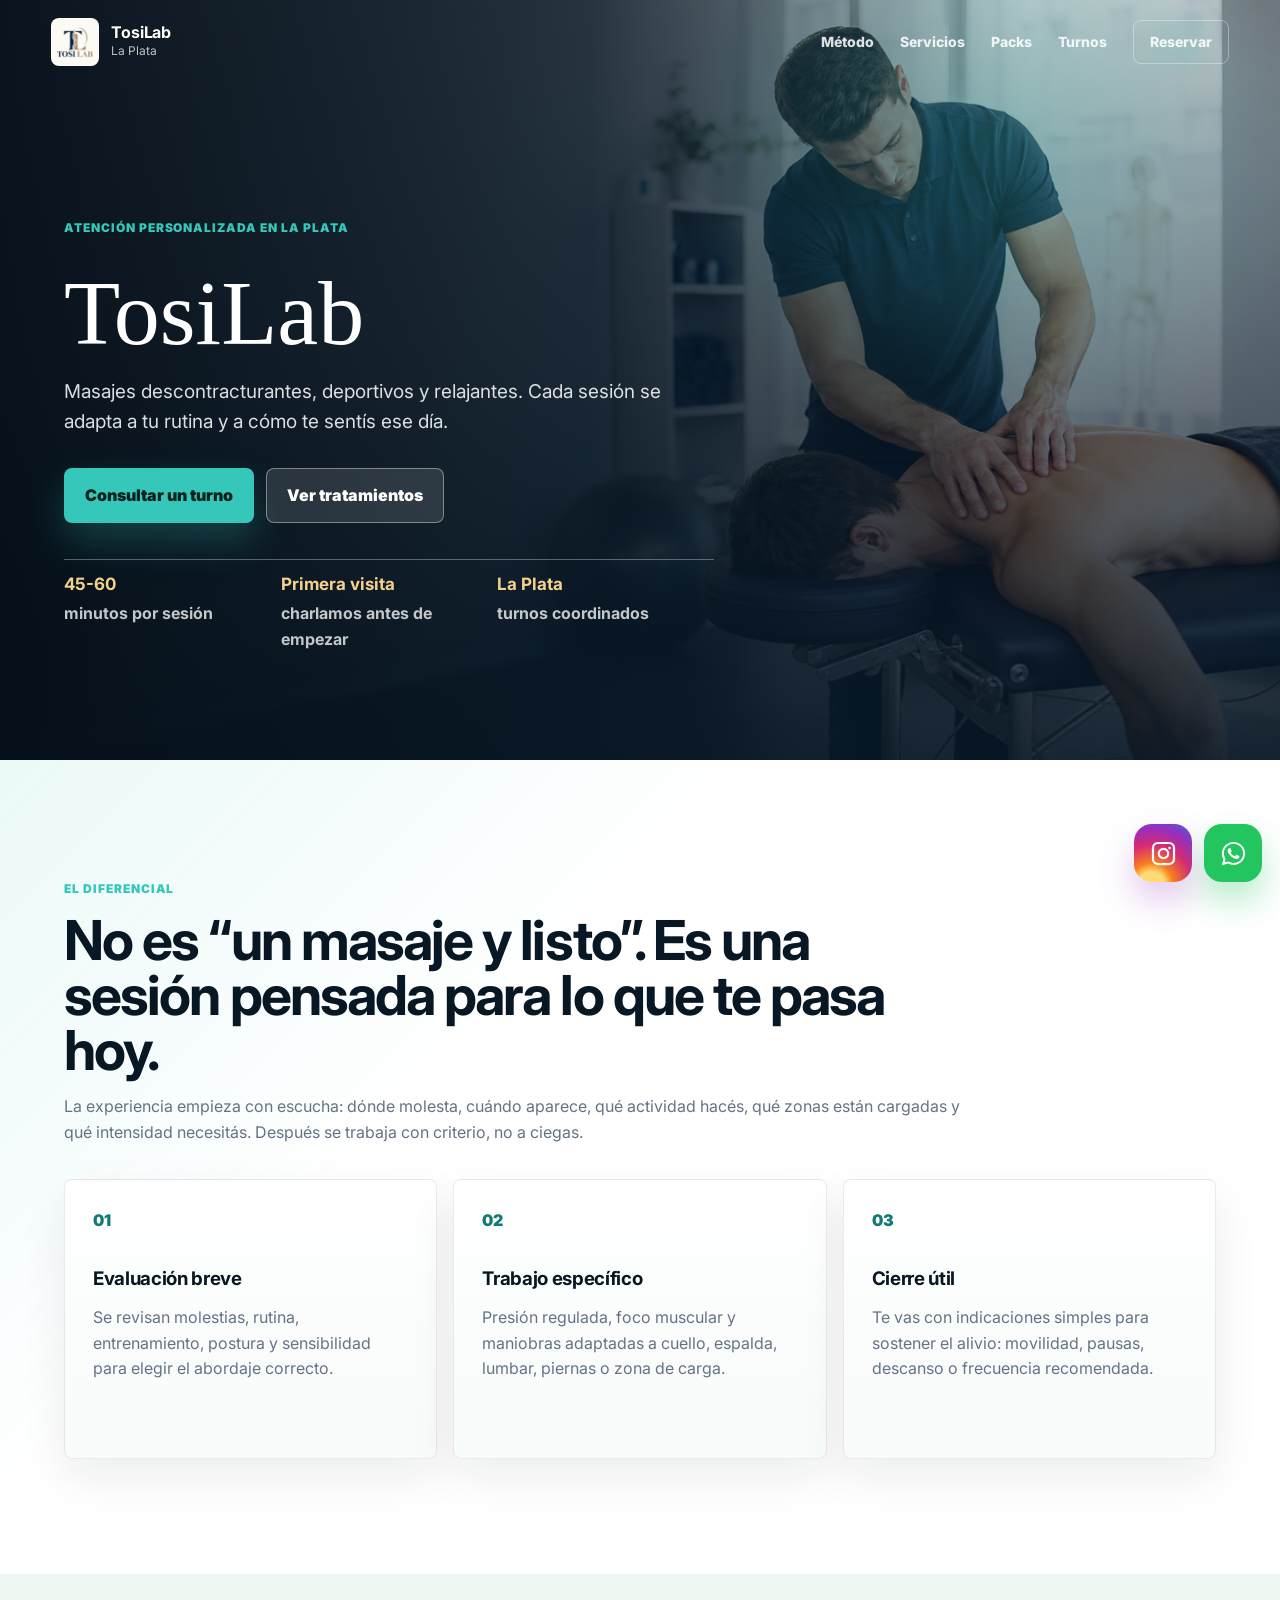
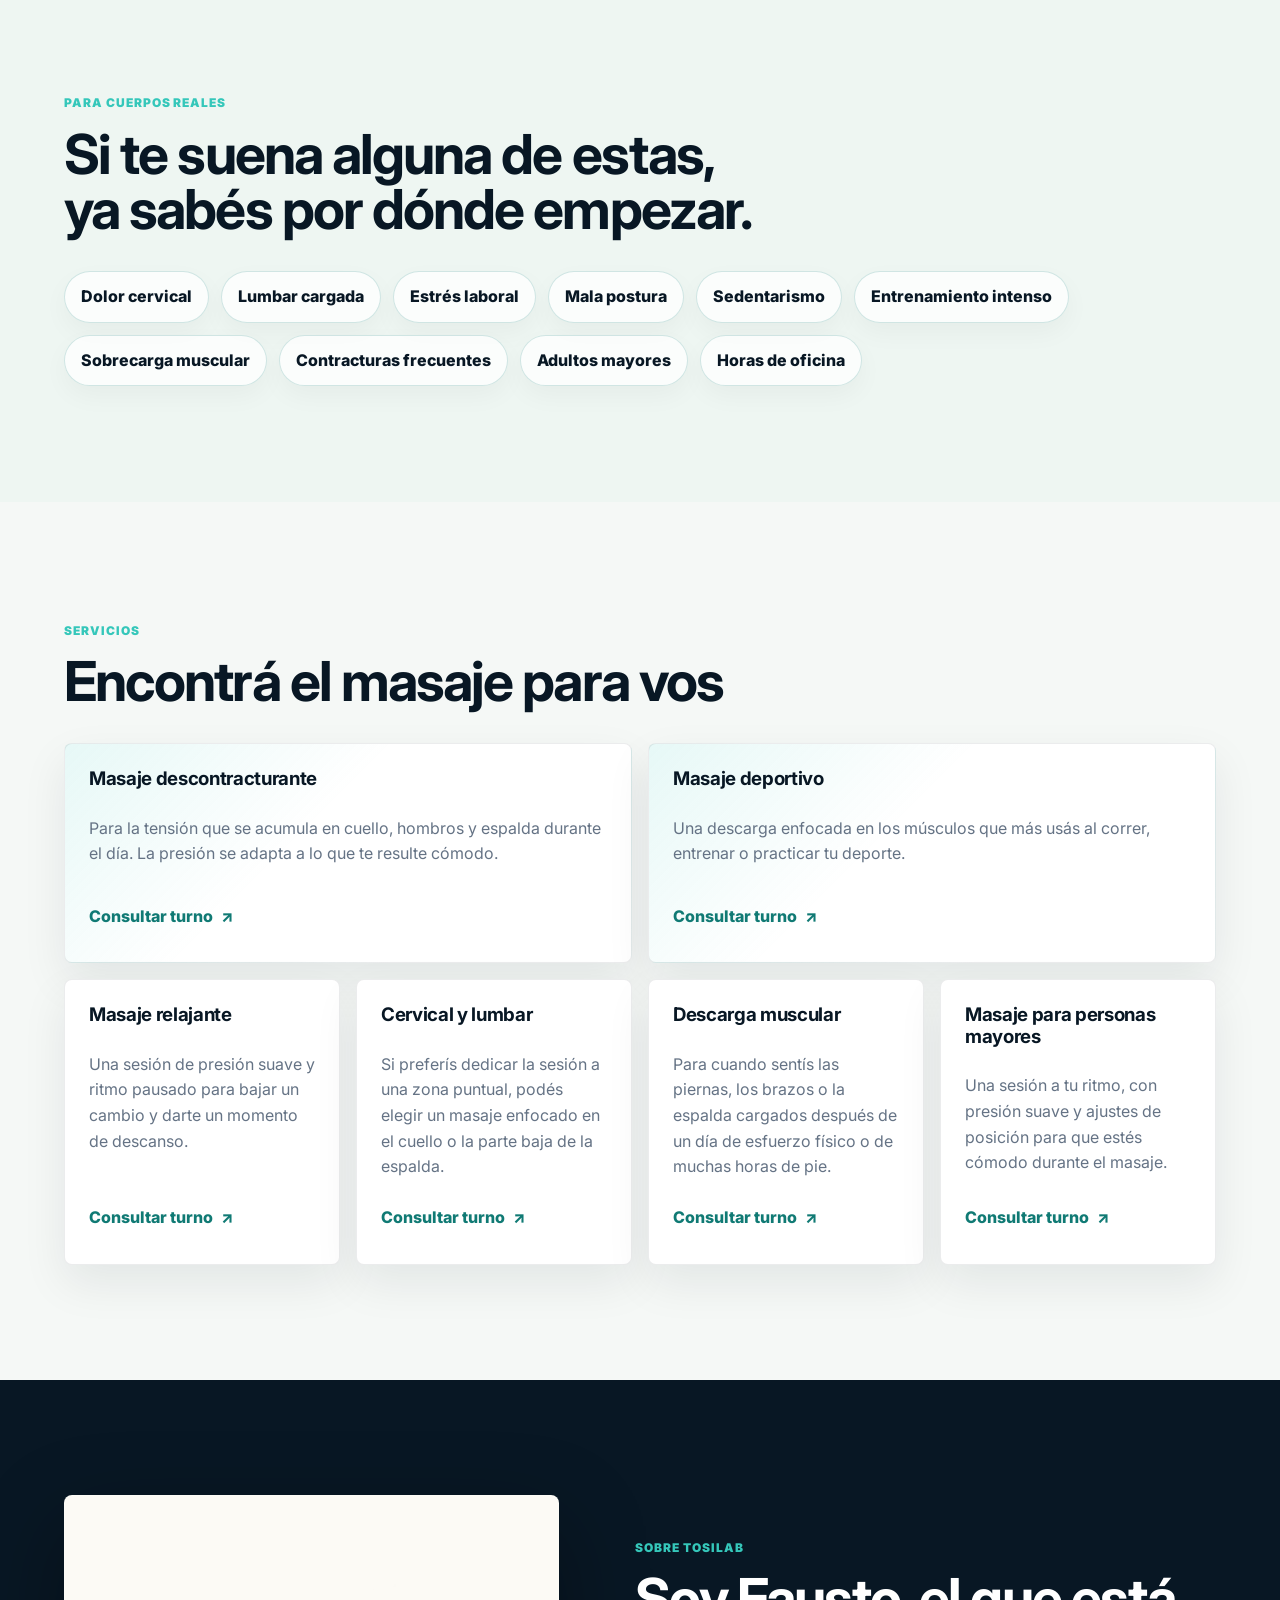
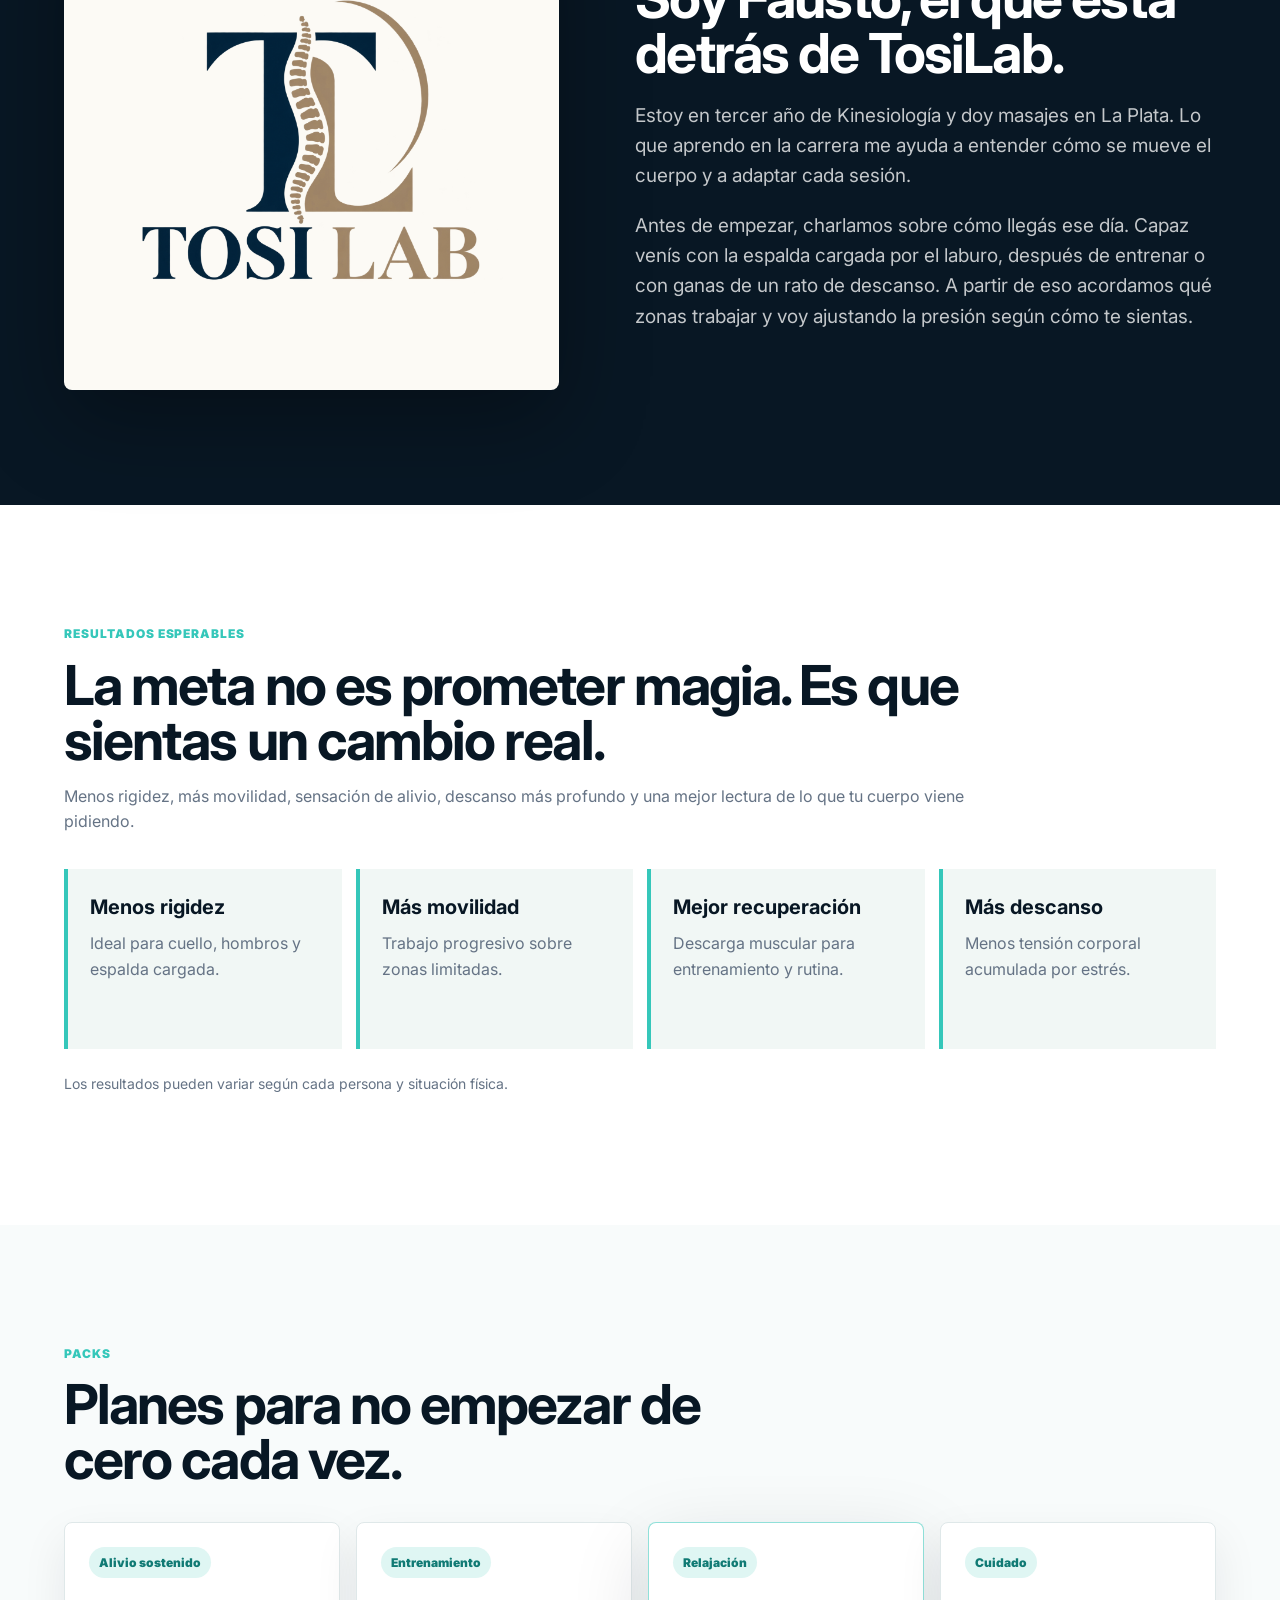
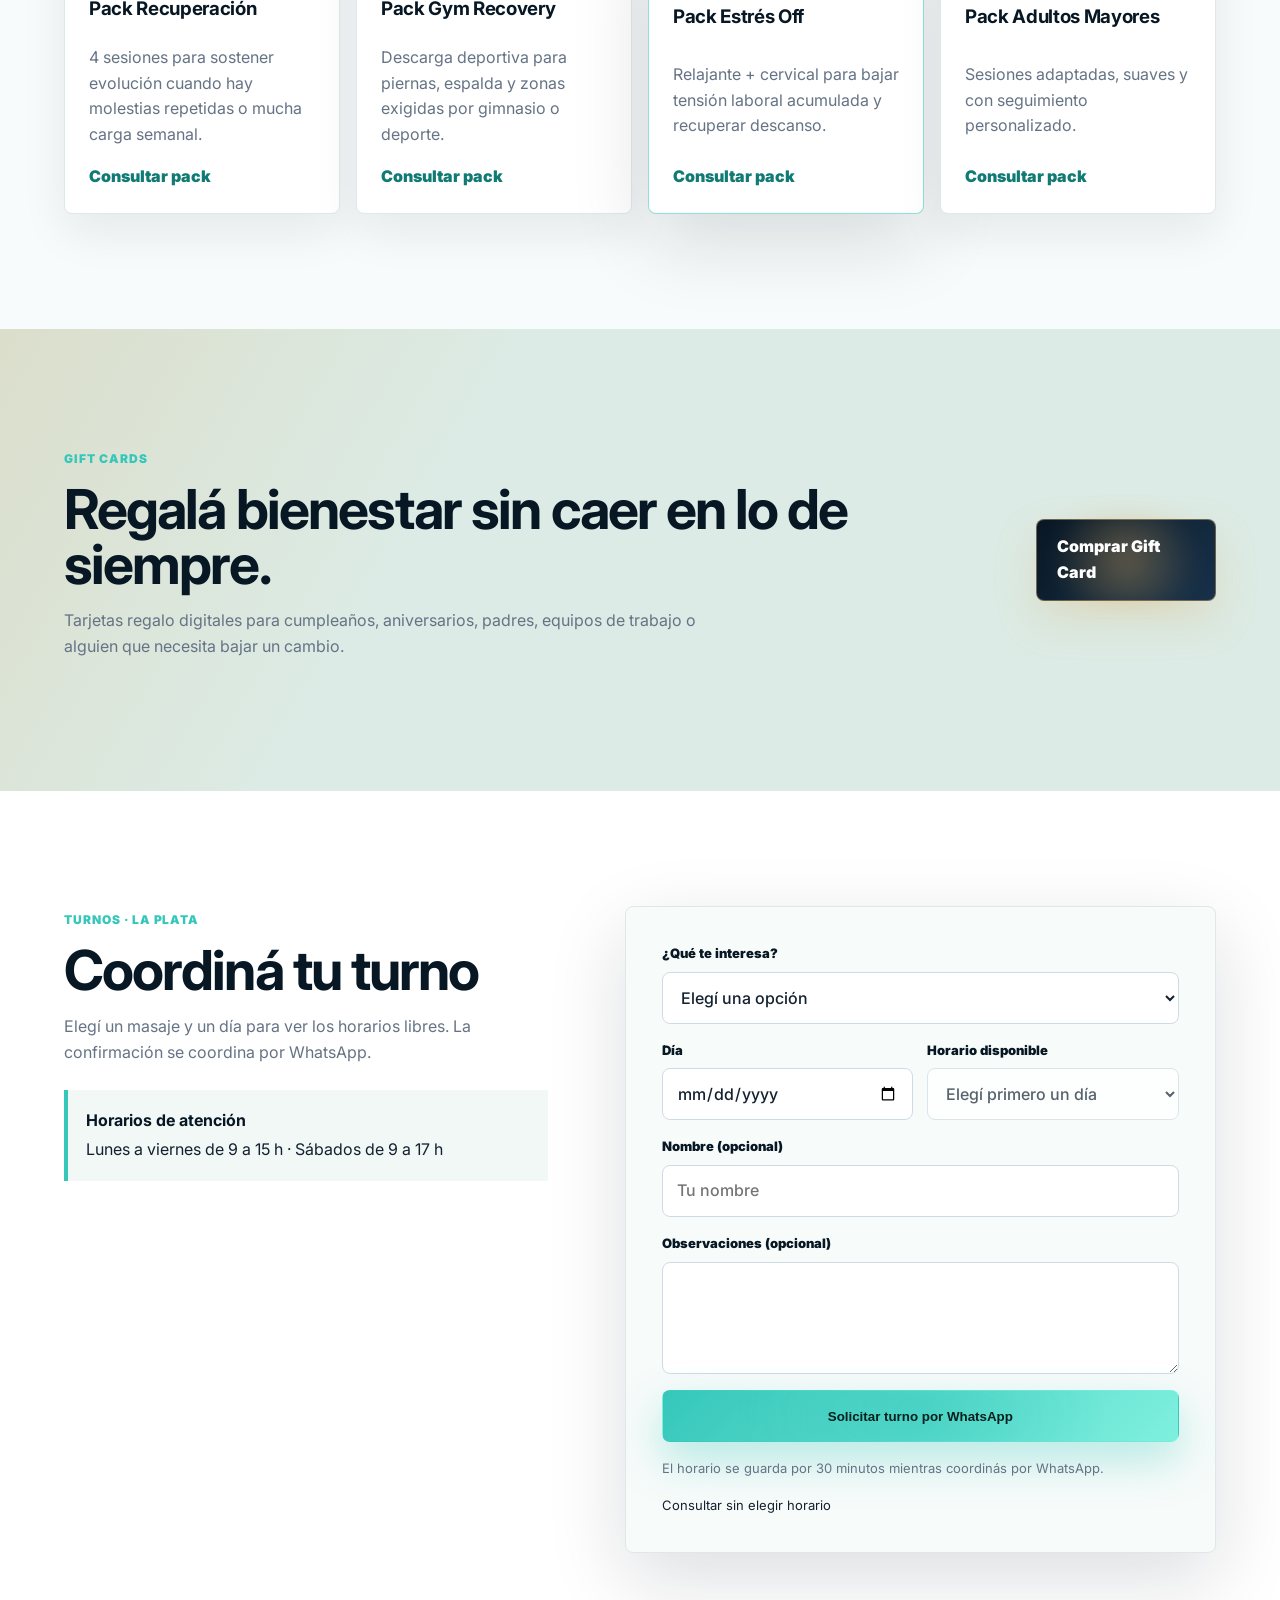
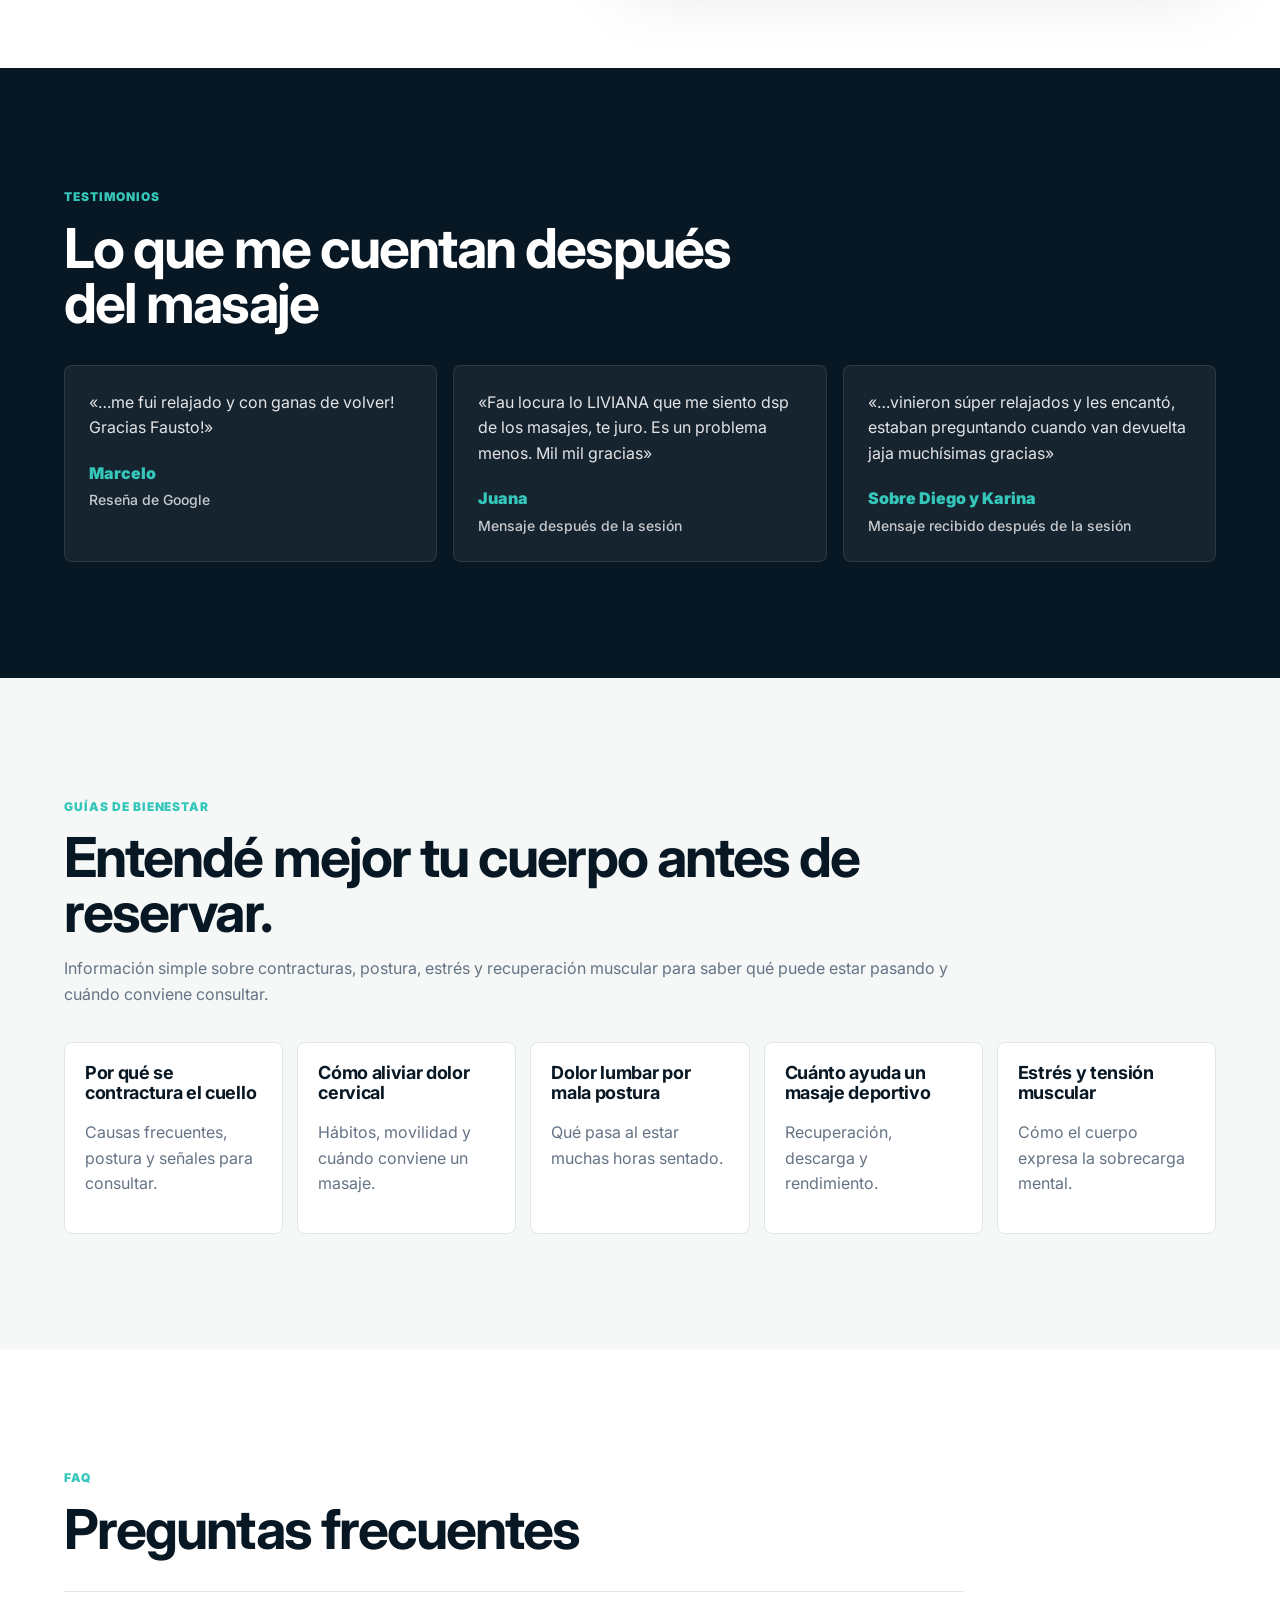
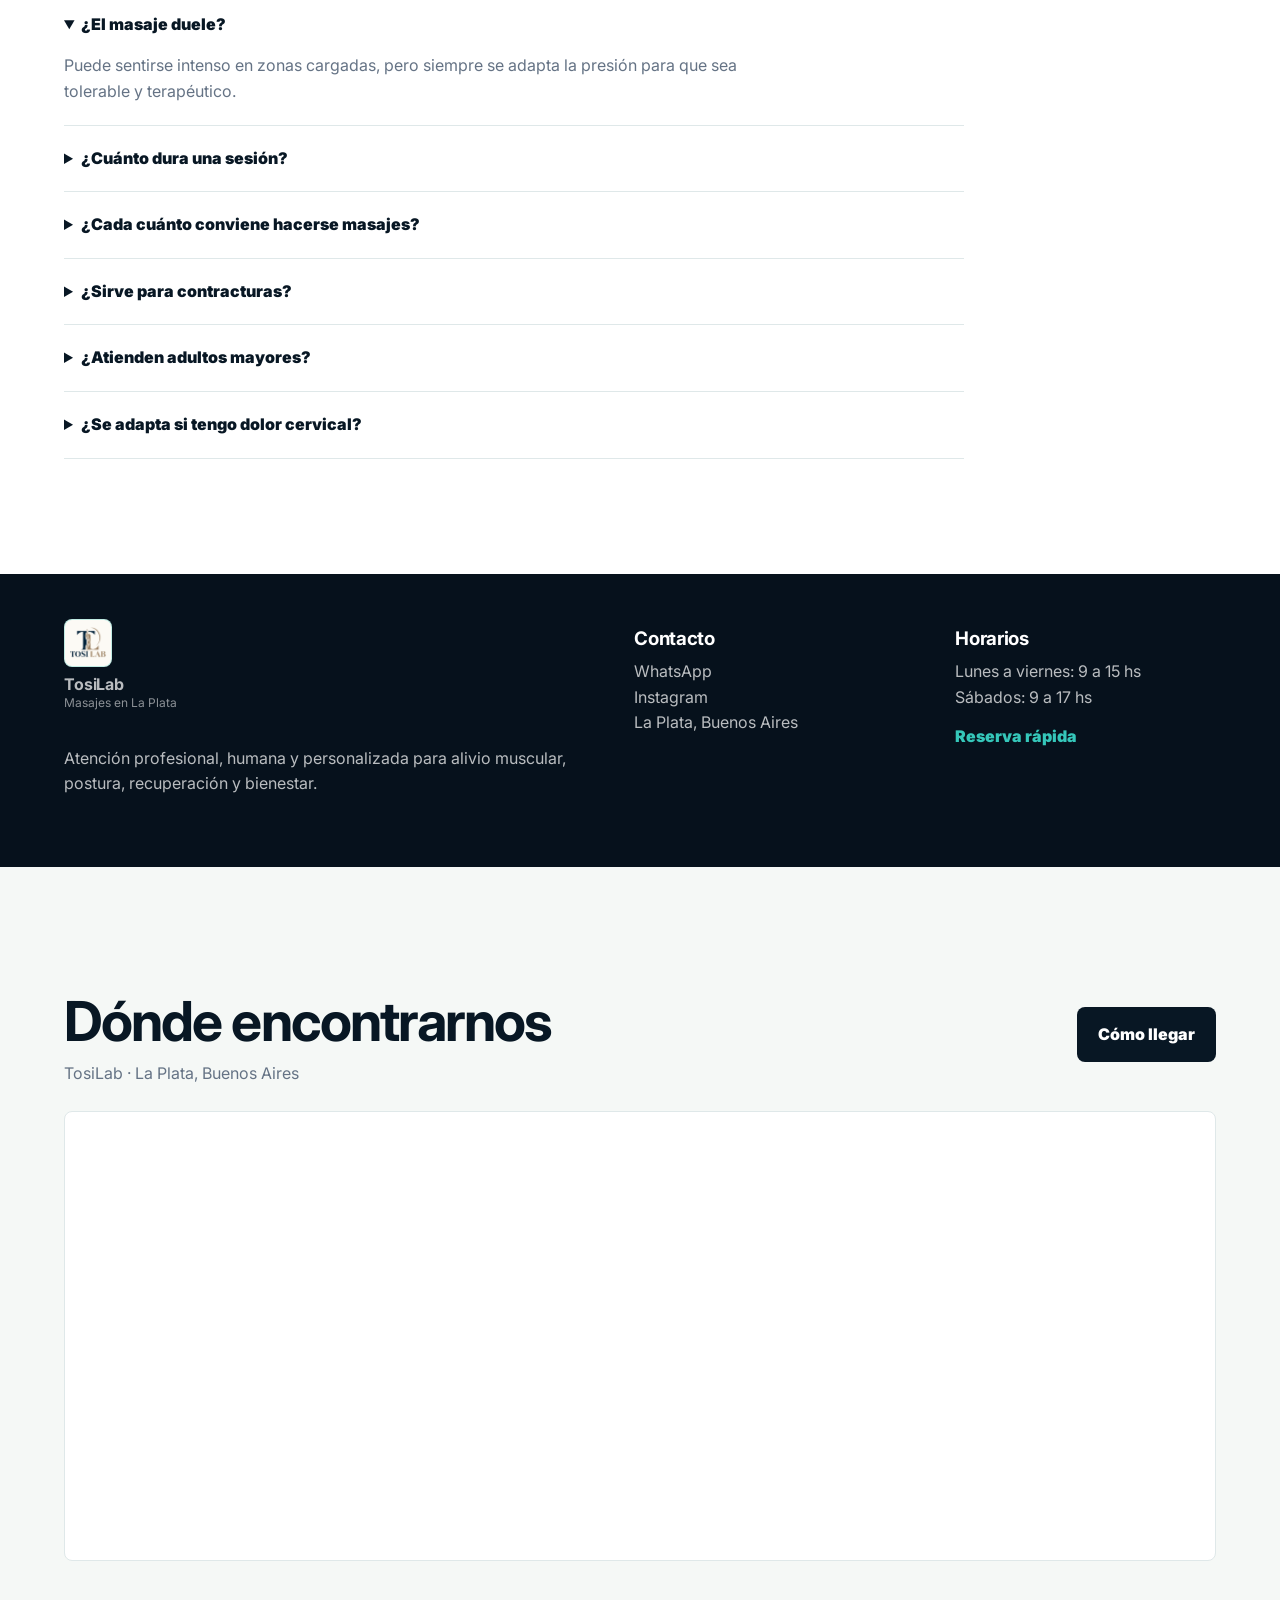
==== commit a485d5e6: "Add booking agenda and refresh TosiLab content" ====
--- a/index.html
+++ b/index.html
@@ -116,51 +116,38 @@
       <section class="section services" id="servicios">
         <div class="section-intro wide reveal">
           <span class="section-kicker">Servicios</span>
-          <h2>Tratamientos claros, con objetivos concretos.</h2>
-          <p>Cada opción tiene un propósito: bajar tensión, recuperar músculo, relajar el sistema nervioso o acompañar una rutina física más exigente.</p>
+          <h2>Encontrá el masaje para vos</h2>
         </div>
         <div class="service-grid">
           <article class="service-card feature reveal">
-            <span class="icon">01</span>
             <h3>Masaje descontracturante</h3>
-            <p>Para cuello, hombros, espalda y zonas endurecidas por estrés, postura o sobrecarga diaria.</p>
-            <ul>
-              <li>Reduce tensión muscular</li>
-              <li>Disminuye dolor localizado</li>
-              <li>Mejora movilidad</li>
-              <li>Ideal para oficina</li>
-            </ul>
+            <p>Para la tensión que se acumula en cuello, hombros y espalda durante el día. La presión se adapta a lo que te resulte cómodo.</p>
+            <a class="service-link" href="#turnos" data-booking-choice="Masaje descontracturante" aria-label="Consultar turno para masaje descontracturante">Consultar turno <span aria-hidden="true">↗</span></a>
           </article>
           <article class="service-card feature reveal">
-            <span class="icon">02</span>
             <h3>Masaje deportivo</h3>
-            <p>Descarga y recuperación para quienes entrenan, corren, hacen gimnasio o llegan con piernas pesadas.</p>
-            <ul>
-              <li>Recuperación muscular</li>
-              <li>Descarga post entrenamiento</li>
-              <li>Prevención de sobrecargas</li>
-              <li>Mejor sensación corporal</li>
-            </ul>
+            <p>Una descarga enfocada en los músculos que más usás al correr, entrenar o practicar tu deporte.</p>
+            <a class="service-link" href="#turnos" data-booking-choice="Masaje deportivo" aria-label="Consultar turno para masaje deportivo">Consultar turno <span aria-hidden="true">↗</span></a>
           </article>
           <article class="service-card reveal">
-            <span class="icon">03</span>
-            <h3>Relajante antiestrés</h3>
-            <p>Sesión suave y envolvente para bajar ansiedad corporal, descansar mejor y soltar tensión acumulada.</p>
+            <h3>Masaje relajante</h3>
+            <p>Una sesión de presión suave y ritmo pausado para bajar un cambio y darte un momento de descanso.</p>
+            <a class="service-link" href="#turnos" data-booking-choice="Masaje relajante" aria-label="Consultar turno para masaje relajante">Consultar turno <span aria-hidden="true">↗</span></a>
           </article>
           <article class="service-card reveal">
-            <span class="icon">04</span>
             <h3>Cervical y lumbar</h3>
-            <p>Trabajo focalizado para rigidez, molestias por computadora, postura sostenida o dolor recurrente.</p>
+            <p>Si preferís dedicar la sesión a una zona puntual, podés elegir un masaje enfocado en el cuello o la parte baja de la espalda.</p>
+            <a class="service-link" href="#turnos" data-booking-choice="Postural / cervical y lumbar" aria-label="Consultar turno para masaje cervical y lumbar">Consultar turno <span aria-hidden="true">↗</span></a>
           </article>
           <article class="service-card reveal">
-            <span class="icon">05</span>
-            <h3>Recuperación muscular</h3>
-            <p>Para sobrecargas, fatiga, entrenamiento intenso o semanas donde el cuerpo no llega a aflojar.</p>
+            <h3>Descarga muscular</h3>
+            <p>Para cuando sentís las piernas, los brazos o la espalda cargados después de un día de esfuerzo físico o de muchas horas de pie.</p>
+            <a class="service-link" href="#turnos" data-booking-choice="Descarga muscular" aria-label="Consultar turno para descarga muscular">Consultar turno <span aria-hidden="true">↗</span></a>
           </article>
           <article class="service-card reveal">
-            <span class="icon">06</span>
-            <h3>Adultos mayores</h3>
-            <p>Atención suave, progresiva y cuidada para movilidad, alivio y bienestar sin apurar el proceso.</p>
+            <h3>Masaje para personas mayores</h3>
+            <p>Una sesión a tu ritmo, con presión suave y ajustes de posición para que estés cómodo durante el masaje.</p>
+            <a class="service-link" href="#turnos" data-booking-choice="Masaje para personas mayores" aria-label="Consultar turno para masaje para personas mayores">Consultar turno <span aria-hidden="true">↗</span></a>
           </article>
         </div>
       </section>
@@ -171,14 +158,9 @@
         </div>
         <div class="studio-copy reveal">
           <span class="section-kicker">Sobre TosiLab</span>
-          <h2>Profesional, cercano y con criterio anatómico.</h2>
-          <p class="lead">La idea es simple: que la persona se sienta escuchada, cuidada y mejor al irse. Por eso cada sesión se adapta a edad, actividad, molestias, tolerancia y objetivo.</p>
-          <div class="trust-list">
-            <span>Formación en kinesiología</span>
-            <span>Enfoque muscular y postural</span>
-            <span>Presión regulada durante la sesión</span>
-            <span>Ambiente cómodo y profesional</span>
-          </div>
+          <h2>Soy Fausto, el que está detrás de TosiLab.</h2>
+          <p class="lead">Estoy en tercer año de Kinesiología y doy masajes en La Plata. Lo que aprendo en la carrera me ayuda a entender cómo se mueve el cuerpo y a adaptar cada sesión.</p>
+          <p class="lead">Antes de empezar, charlamos sobre cómo llegás ese día. Capaz venís con la espalda cargada por el laburo, después de entrenar o con ganas de un rato de descanso. A partir de eso acordamos qué zonas trabajar y voy ajustando la presión según cómo te sientas.</p>
         </div>
       </section>
 
@@ -243,7 +225,7 @@
         <div class="booking-copy reveal">
           <span class="section-kicker">Turnos · La Plata</span>
           <h2>Coordiná tu turno</h2>
-          <p>Elegí un masaje y, si ya tenés un día u horario en mente, incluilo en tu consulta.</p>
+          <p>Elegí un masaje y un día para ver los horarios libres. La confirmación se coordina por WhatsApp.</p>
           <div class="booking-note">
             <strong>Horarios de atención</strong>
             <span>Lunes a viernes de 9 a 15 h · Sábados de 9 a 17 h</span>
@@ -259,9 +241,9 @@
               <option value="Masaje descontracturante">Masaje descontracturante</option>
               <option value="Masaje deportivo">Masaje deportivo</option>
               <option value="Masaje relajante">Masaje relajante</option>
-              <option value="Postural / cervical y lumbar">Postural / cervical y lumbar</option>
-              <option value="Recuperación muscular">Recuperación muscular</option>
-              <option value="Adultos mayores">Adultos mayores</option>
+              <option value="Postural / cervical y lumbar">Cervical y lumbar</option>
+              <option>Descarga muscular</option>
+              <option>Masaje para personas mayores</option>
               </optgroup>
               <optgroup label="Packs">
                 <option>Pack Recuperación</option>
@@ -283,23 +265,13 @@
           </label>
           <div class="form-row" data-booking-schedule>
             <label>
-              Día preferido (opcional)
+              Día
               <input type="date" name="date">
             </label>
             <label>
-              Horario preferido
-              <select name="time">
-                <option value="">A coordinar</option>
-                <option>09:00</option>
-                <option>09:30</option>
-                <option>10:30</option>
-                <option>11:30</option>
-                <option>12:00</option>
-                <option>13:00</option>
-                <option>14:00</option>
-                <option>15:00</option>
-                <option>16:30</option>
-                <option>17:00</option>
+              Horario disponible
+              <select name="time" disabled>
+                <option value="">Elegí primero un día</option>
               </select>
             </label>
           </div>
@@ -312,31 +284,28 @@
             <textarea name="notes" rows="3" maxlength="400"></textarea>
           </label>
           <button class="btn btn-primary full" type="submit">Consultar por WhatsApp</button>
-          <p class="form-note" data-booking-note>El turno se confirma por WhatsApp según disponibilidad.</p>
+          <p class="form-note" role="status" data-booking-note>El turno se confirma por WhatsApp.</p>
+          <a class="form-note" href="https://wa.me/5492216324432">Consultar sin elegir horario</a>
         </form>
       </section>
 
       <section class="section testimonials">
         <div class="section-intro reveal">
           <span class="section-kicker">Testimonios</span>
-          <h2>Lo que más se nota es cómo te vas.</h2>
+          <h2>Lo que me cuentan después del masaje</h2>
         </div>
         <div class="testimonial-grid">
           <figure class="reveal">
-            <blockquote>Fui por tensión cervical de oficina. Me explicó qué zonas estaban cargadas y salí con mucha más movilidad.</blockquote>
-            <figcaption>Marina, administrativa</figcaption>
+            <blockquote>«…me fui relajado y con ganas de volver! Gracias Fausto!»</blockquote>
+            <figcaption>Marcelo <span>Reseña de Google</span></figcaption>
           </figure>
           <figure class="reveal">
-            <blockquote>Entreno fuerte y llegaba con piernas pesadas. El masaje deportivo me ayudó a recuperarme mejor entre sesiones.</blockquote>
-            <figcaption>Nico, gimnasio</figcaption>
+            <blockquote>«Fau locura lo LIVIANA que me siento dsp de los masajes, te juro. Es un problema menos. Mil mil gracias»</blockquote>
+            <figcaption>Juana <span>Mensaje después de la sesión</span></figcaption>
           </figure>
           <figure class="reveal">
-            <blockquote>La atención fue tranquila y cuidada. Para mi edad valoro mucho que adapte la intensidad todo el tiempo.</blockquote>
-            <figcaption>Elena, adulta mayor</figcaption>
-          </figure>
-          <figure class="reveal">
-            <blockquote>No fue un masaje genérico. Preguntó por mi dolor lumbar y trabajó de forma muy específica.</blockquote>
-            <figcaption>Martín, trabajador remoto</figcaption>
+            <blockquote>«…vinieron súper relajados y les encantó, estaban preguntando cuando van devuelta jaja muchísimas gracias»</blockquote>
+            <figcaption>Sobre Diego y Karina <span>Mensaje recibido después de la sesión</span></figcaption>
           </figure>
         </div>
       </section>
--- a/styles.css
+++ b/styles.css
@@ -497,7 +497,7 @@
 }
 
 .service-card {
-  min-height: 300px;
+  min-height: 220px;
   display: flex;
   flex-direction: column;
   padding: 24px;
@@ -515,24 +515,27 @@
 
 .service-card.feature {
   grid-column: span 2;
-  min-height: 360px;
   background:
     linear-gradient(135deg, rgba(53, 199, 186, .12), transparent 42%),
     var(--white);
 }
 
-.service-card ul {
-  display: grid;
-  grid-template-columns: repeat(2, minmax(0, 1fr));
-  gap: 8px 16px;
-  padding: 0;
-  margin: auto 0 0;
-  list-style: none;
-  color: var(--muted);
-  font-size: 14px;
-}
-
-.service-card li::before,
+.service-link {
+  display: inline-flex;
+  align-items: center;
+  align-self: flex-start;
+  gap: 8px;
+  min-height: 44px;
+  margin-top: auto;
+  color: var(--teal-dark);
+  font-weight: 800;
+}
+
+.service-link:hover,
+.service-link:focus-visible {
+  text-decoration: underline;
+}
+
 .trust-list span::before {
   content: "";
   display: inline-block;
@@ -855,7 +858,7 @@
 
 .testimonial-grid {
   display: grid;
-  grid-template-columns: repeat(4, minmax(0, 1fr));
+  grid-template-columns: repeat(3, minmax(0, 1fr));
   gap: 16px;
 }
 
@@ -875,6 +878,14 @@
 figcaption {
   color: var(--teal);
   font-weight: 900;
+}
+
+.testimonial-grid figcaption span {
+  display: block;
+  margin-top: 3px;
+  color: rgba(255, 255, 255, .76);
+  font-size: 14px;
+  font-weight: 500;
 }
 
 .blog {
@@ -1089,6 +1100,44 @@
   border: 1px solid var(--line);
   border-radius: 8px;
   background: var(--white);
+}
+
+.agenda-admin {
+  max-width: 960px;
+  margin: 0 auto;
+}
+
+.agenda-home {
+  color: var(--teal-dark);
+  text-decoration: underline;
+}
+
+.agenda-controls,
+.agenda-actions {
+  display: flex;
+  flex-wrap: wrap;
+  align-items: end;
+  gap: 12px;
+}
+
+.agenda-list {
+  padding: 0;
+  list-style: none;
+}
+
+.agenda-list li {
+  display: flex;
+  flex-wrap: wrap;
+  justify-content: space-between;
+  align-items: center;
+  gap: 8px 16px;
+  padding: 12px 0;
+  border-bottom: 1px solid var(--line);
+}
+
+.agenda-list small {
+  display: block;
+  overflow-wrap: anywhere;
 }
 
 .floating-socials {
@@ -1459,10 +1508,6 @@
     font-size: 48px;
   }
 
-  .service-card ul {
-    grid-template-columns: 1fr;
-  }
-
   .section {
     padding-left: 18px;
     padding-right: 18px;
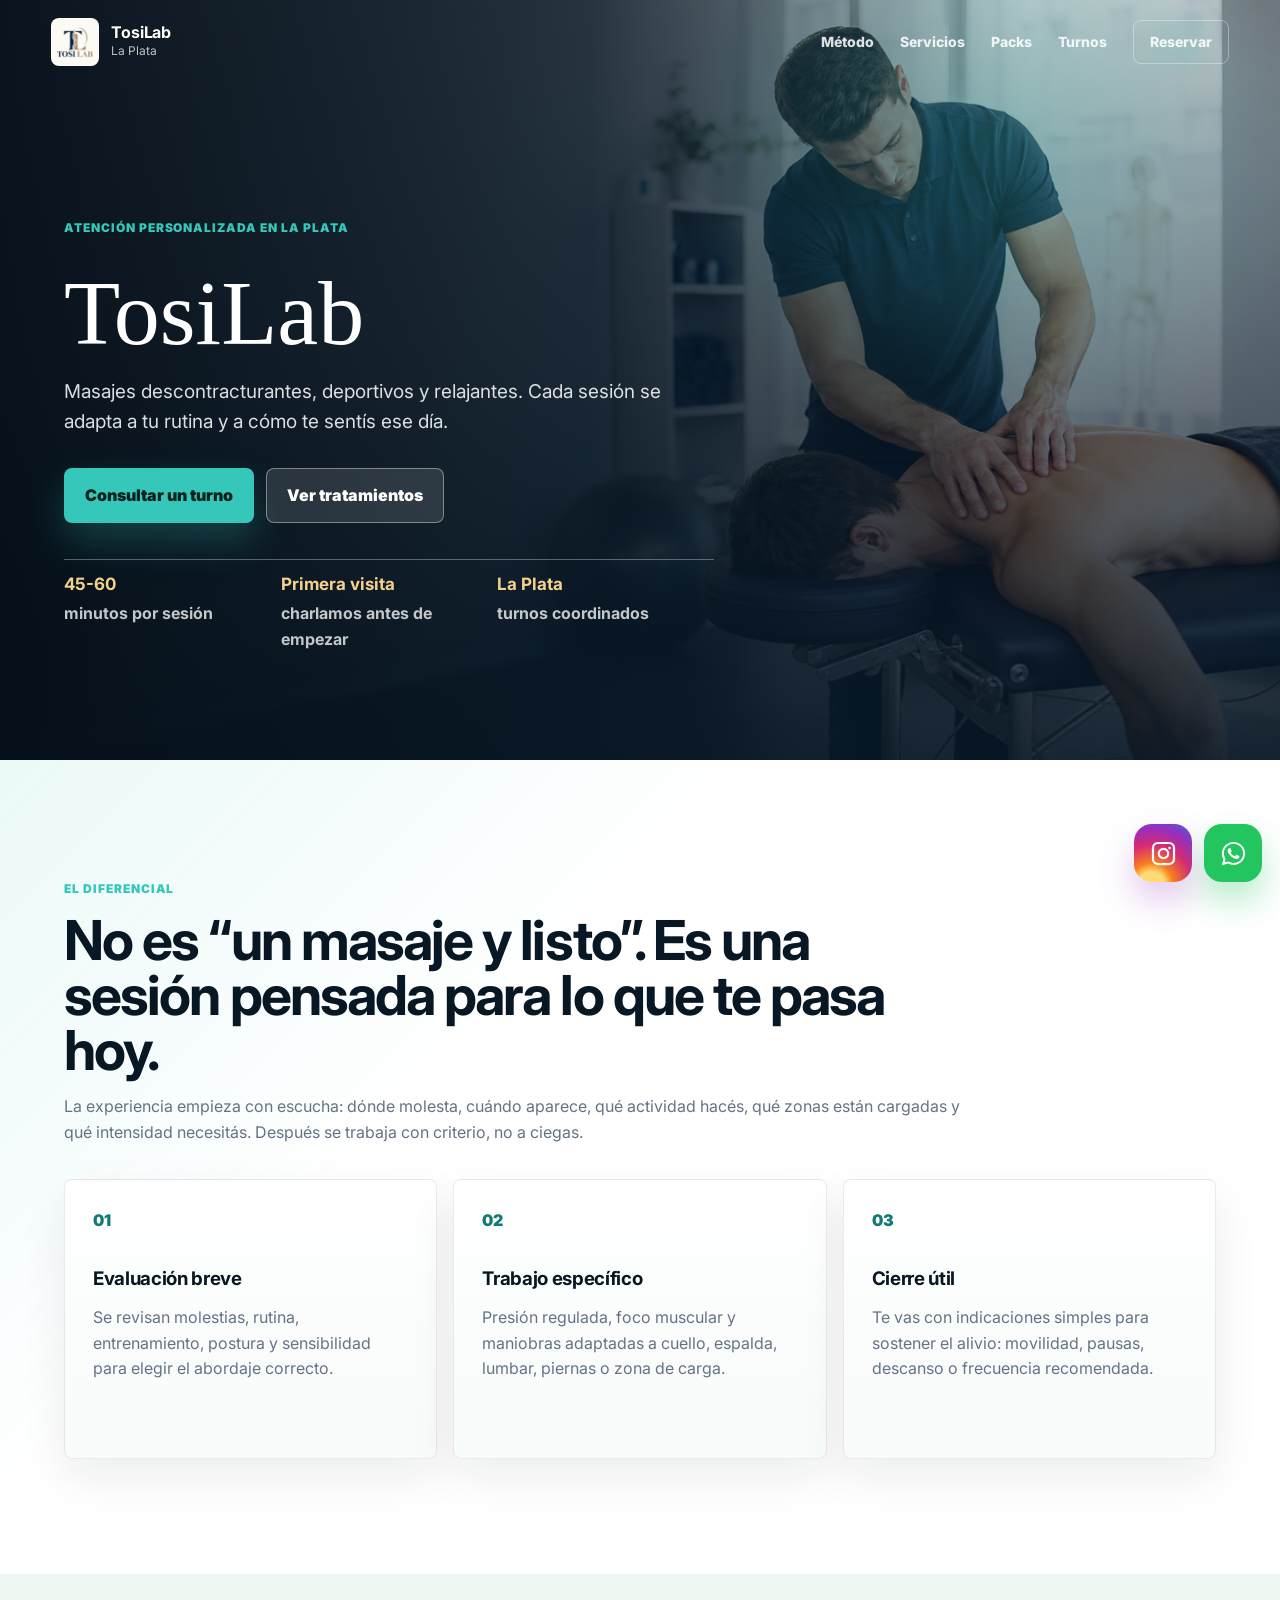
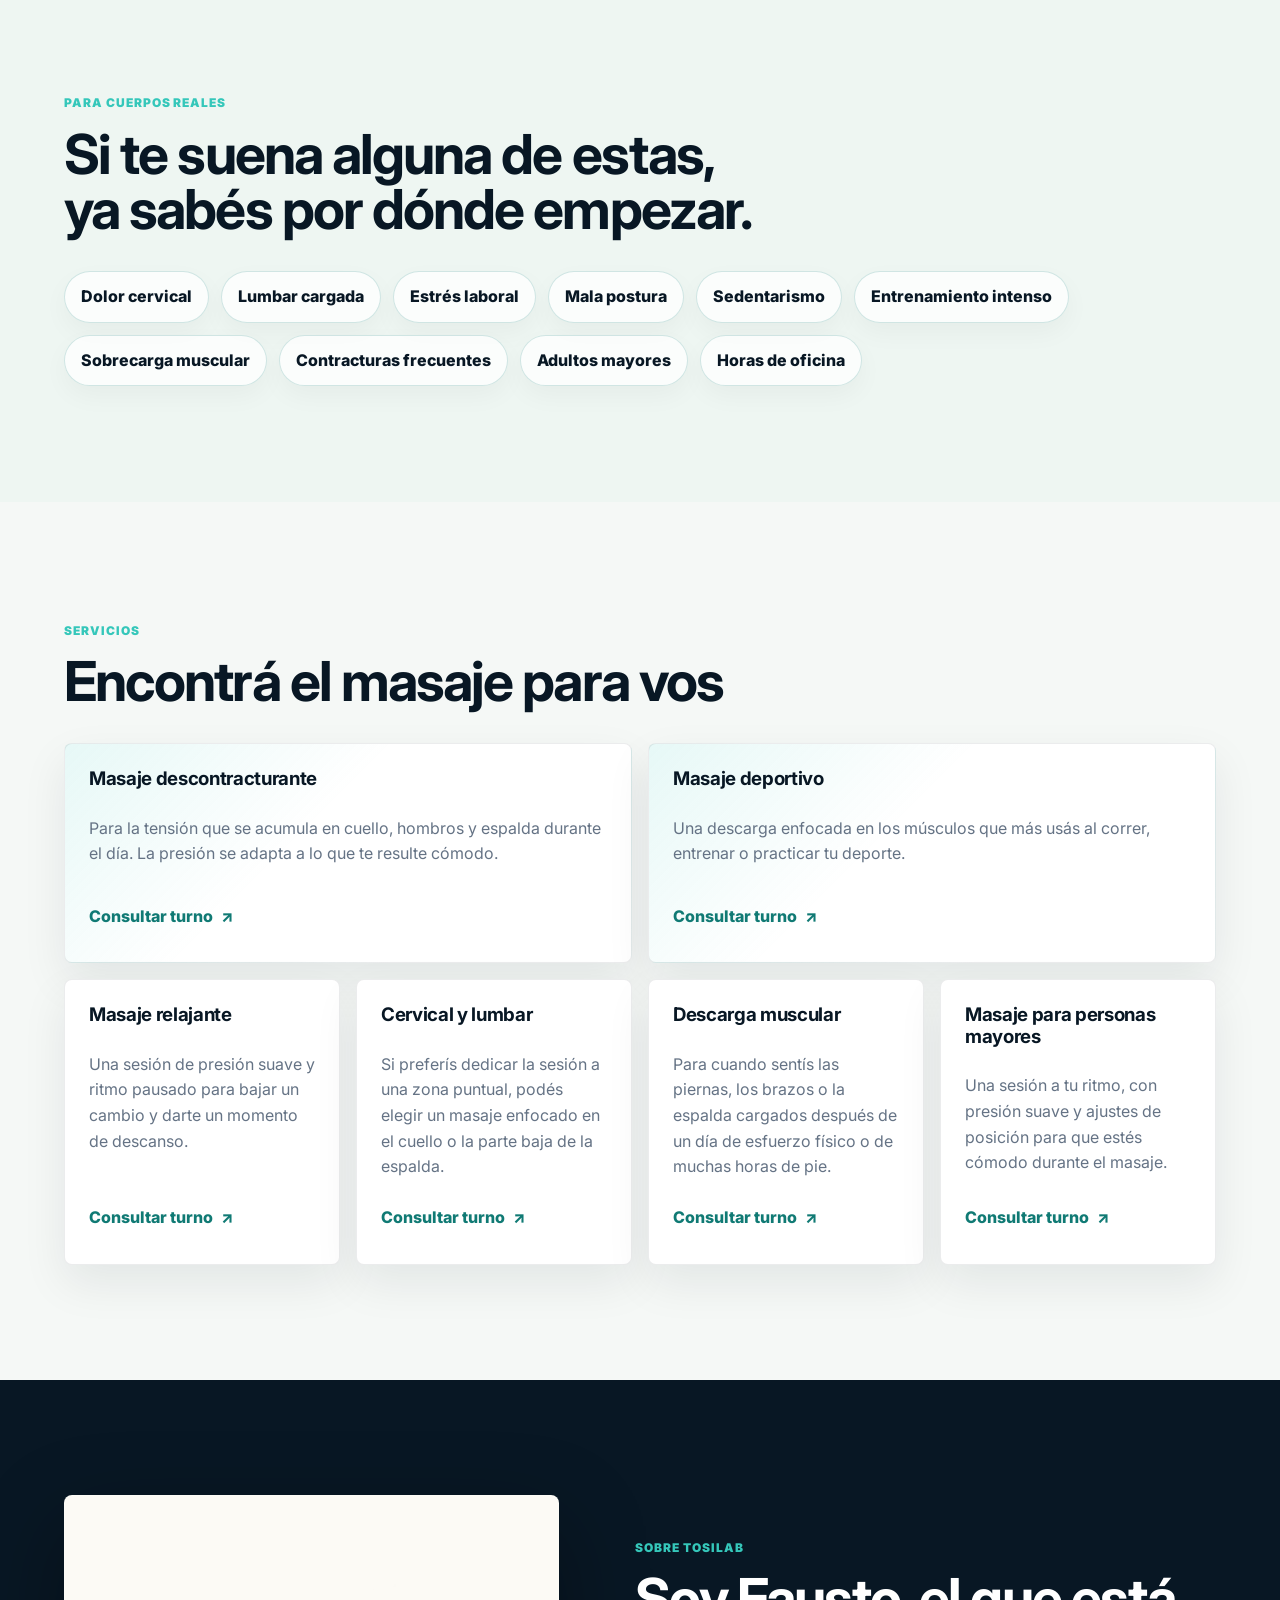
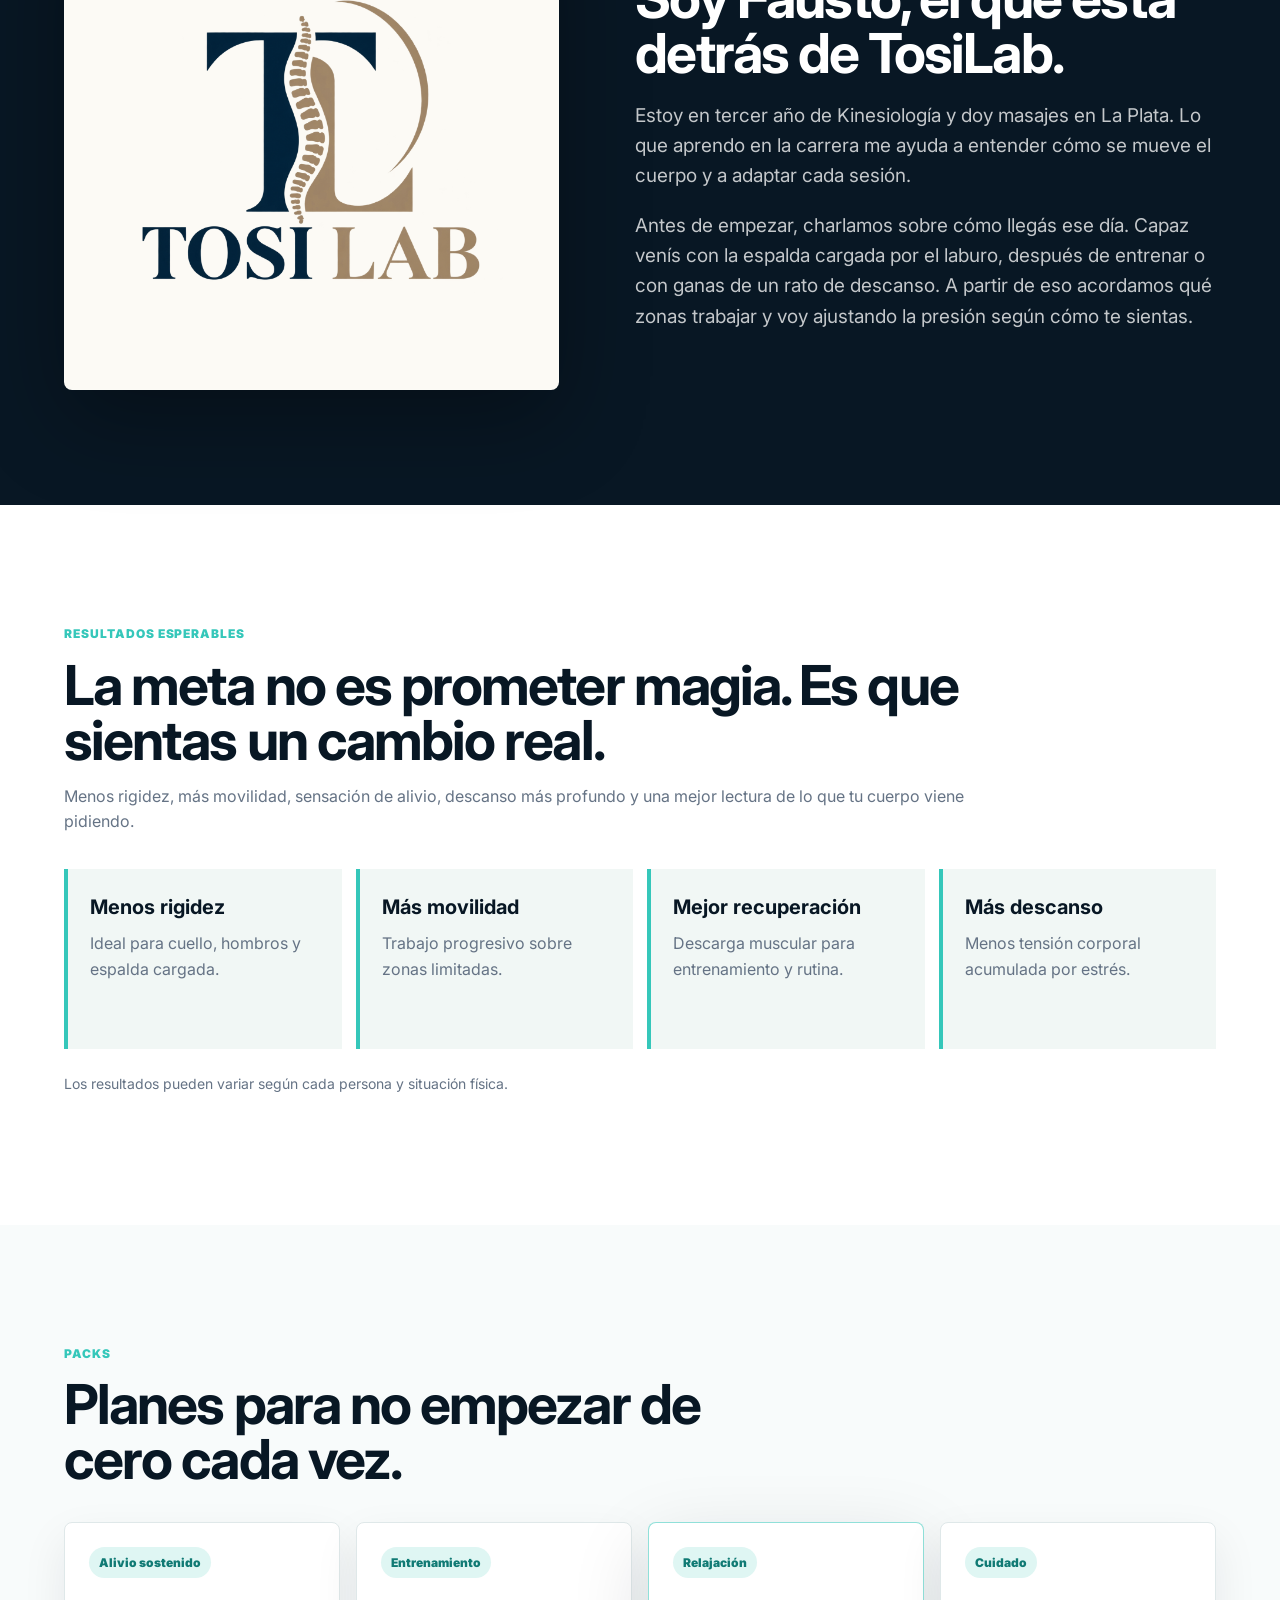
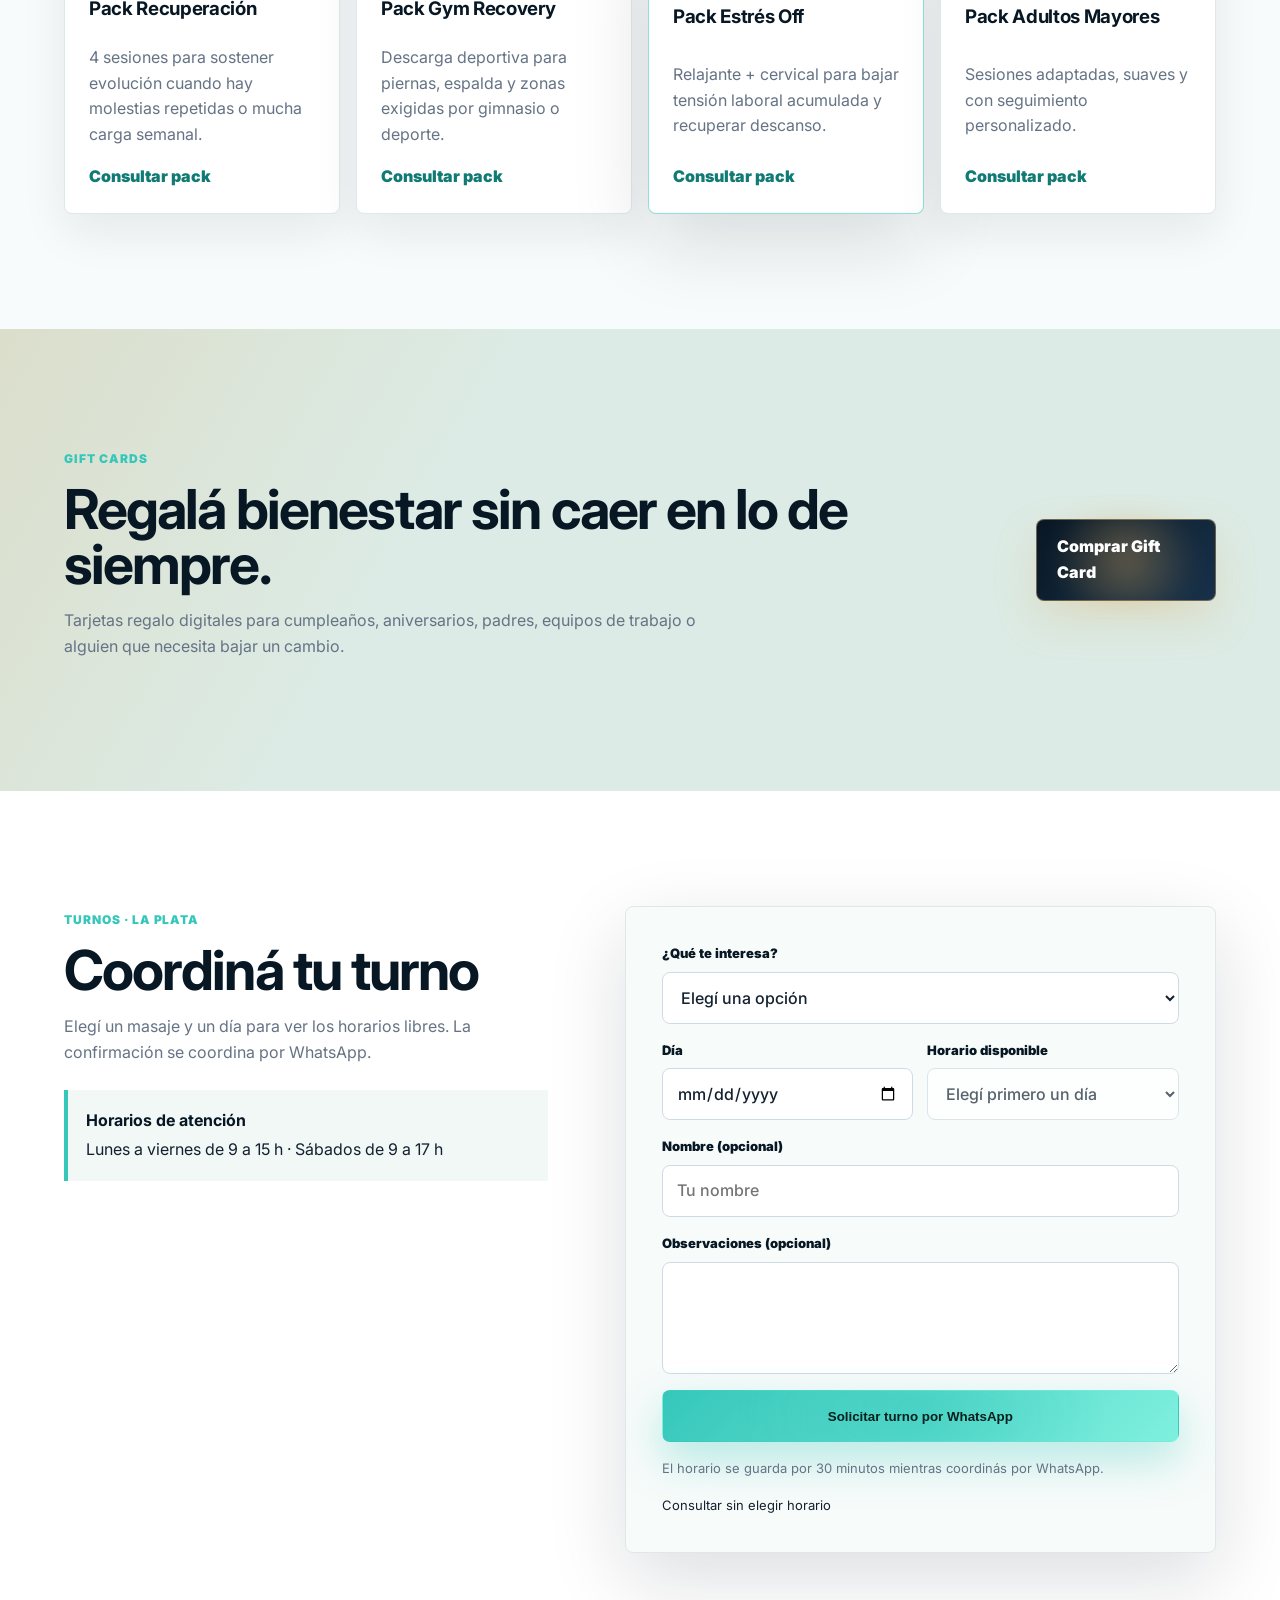
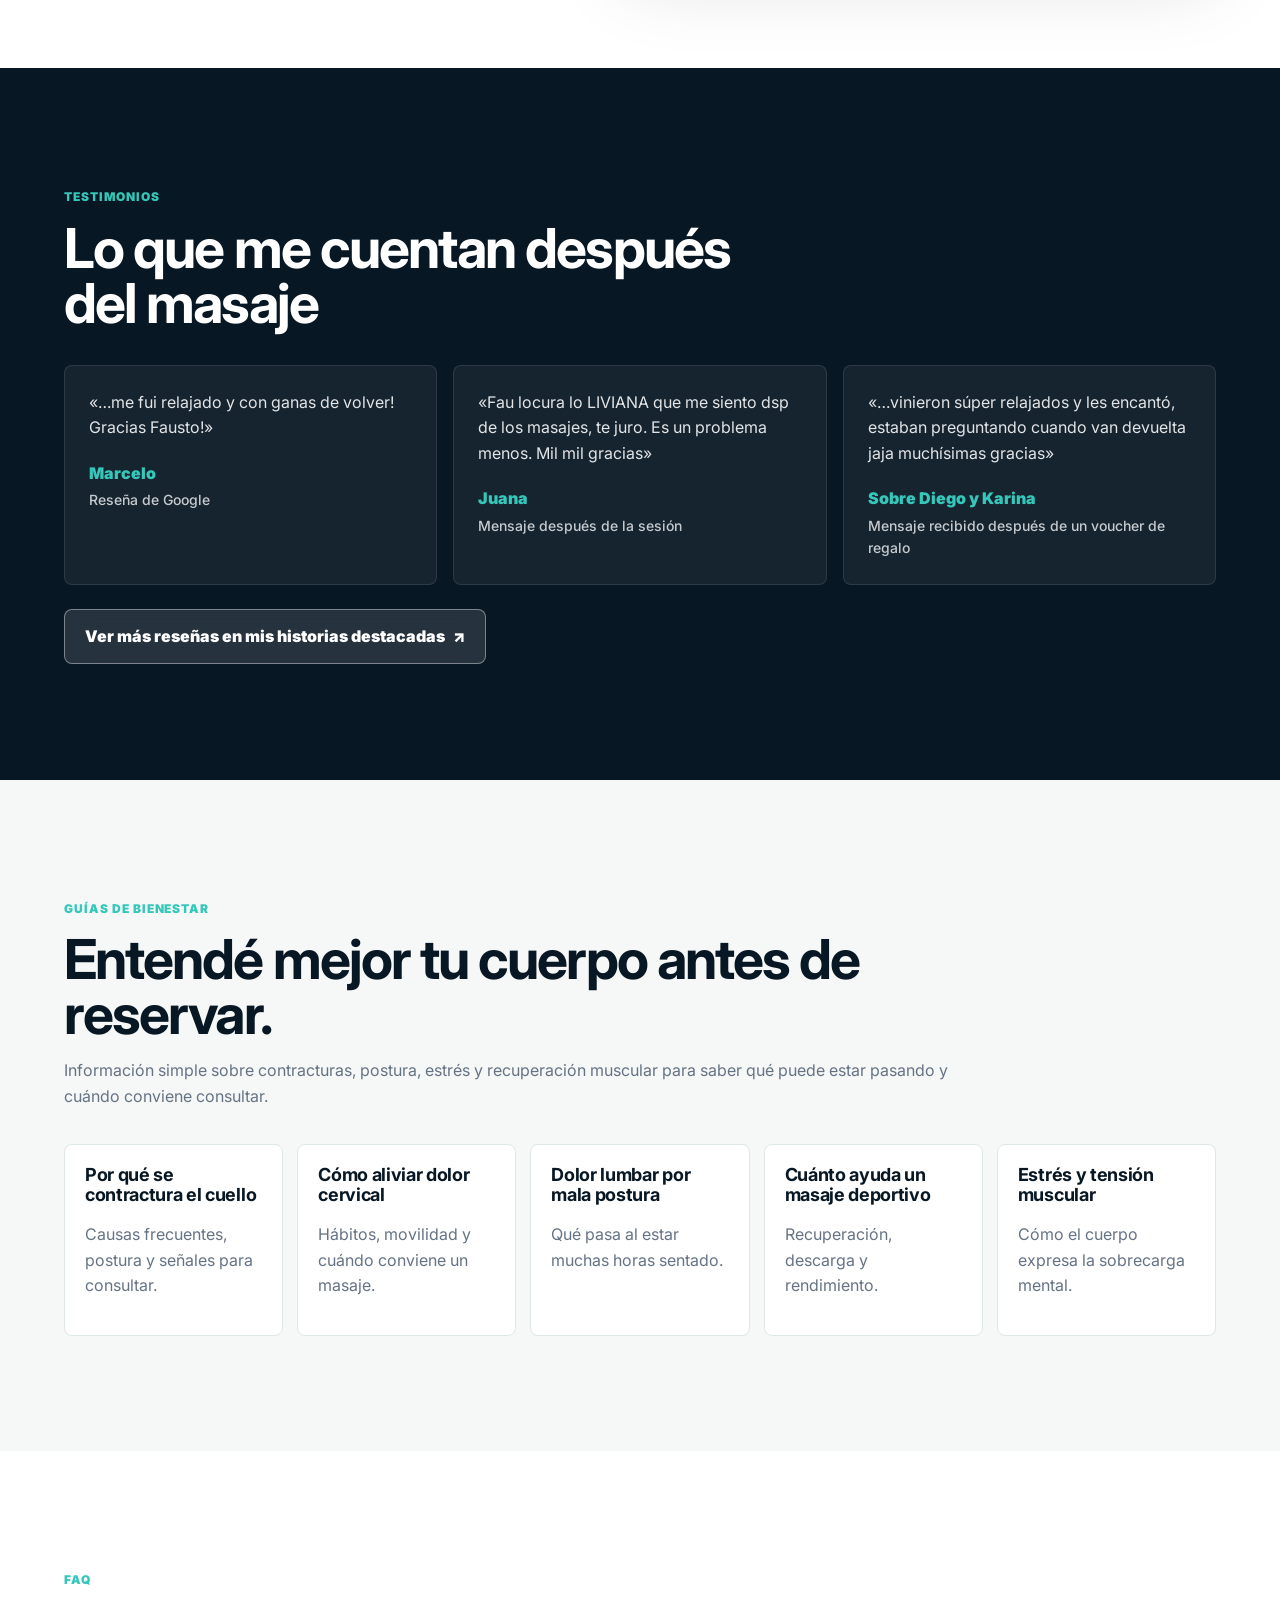
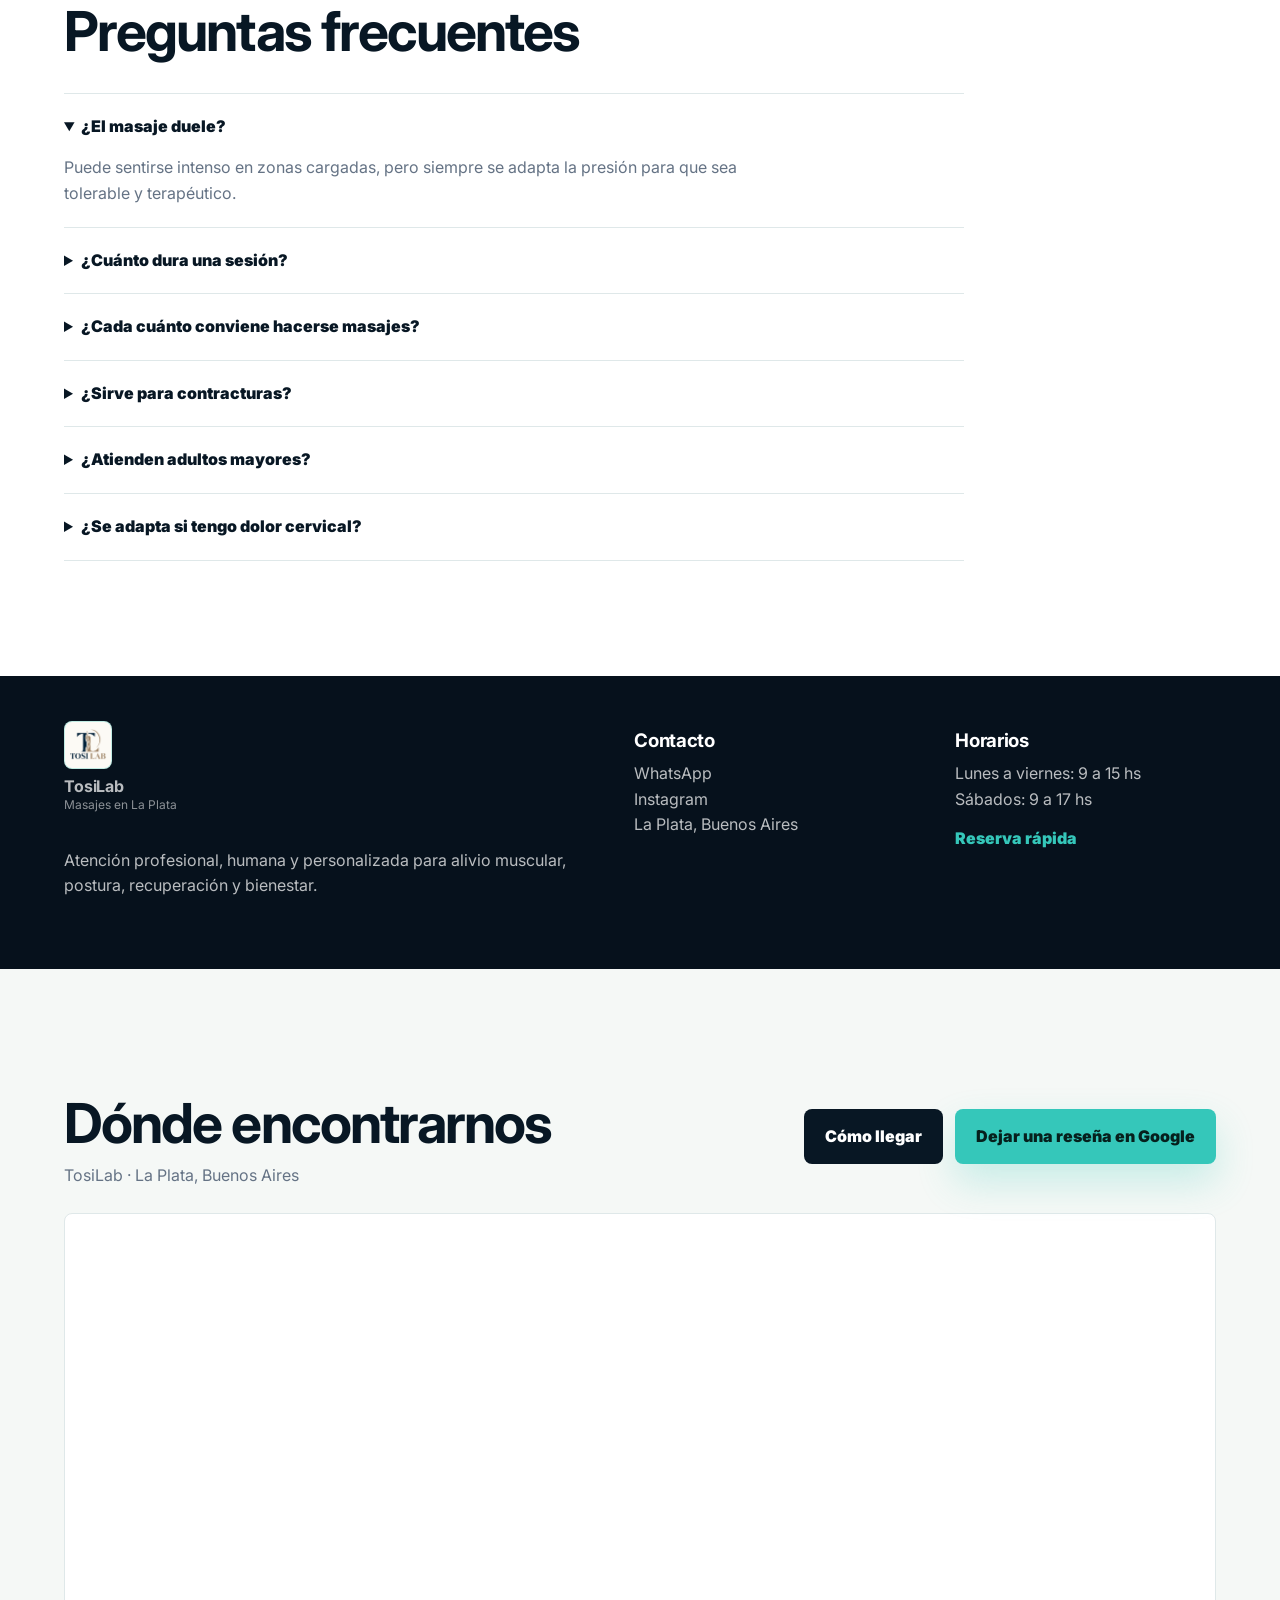
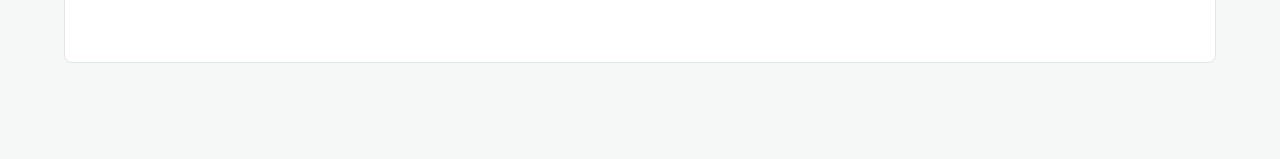
==== commit 1d661d54: "Add Google and Instagram review links" ====
--- a/index.html
+++ b/index.html
@@ -305,9 +305,10 @@
           </figure>
           <figure class="reveal">
             <blockquote>«…vinieron súper relajados y les encantó, estaban preguntando cuando van devuelta jaja muchísimas gracias»</blockquote>
-            <figcaption>Sobre Diego y Karina <span>Mensaje recibido después de la sesión</span></figcaption>
+            <figcaption>Sobre Diego y Karina <span>Mensaje recibido después de un voucher de regalo</span></figcaption>
           </figure>
         </div>
+        <a class="btn btn-secondary testimonials-link" href="https://www.instagram.com/stories/highlights/18106054127016310/" target="_blank" rel="noopener">Ver más reseñas en mis historias destacadas <span aria-hidden="true">↗</span></a>
       </section>
 
       <section class="section blog" id="blog">
@@ -411,7 +412,10 @@
           <h2 id="location-title">Dónde encontrarnos</h2>
           <p>TosiLab · La Plata, Buenos Aires</p>
         </div>
-        <a class="btn btn-secondary dark" href="https://maps.app.goo.gl/GoigfPZEckn97eoy5" target="_blank" rel="noopener">Cómo llegar</a>
+        <div class="location-actions">
+          <a class="btn btn-secondary dark" href="https://maps.app.goo.gl/GoigfPZEckn97eoy5" target="_blank" rel="noopener">Cómo llegar</a>
+          <a class="btn btn-primary" href="https://search.google.com/local/writereview?placeid=ChIJi41-HwDnopURZT1eOuFRlD0" target="_blank" rel="noopener">Dejar una reseña en Google</a>
+        </div>
       </div>
       <iframe class="location-map" title="Ubicación de TosiLab en Google Maps"
         src="https://www.google.com/maps?q=-34.9179509,-57.9568541&amp;z=17&amp;output=embed"
--- a/styles.css
+++ b/styles.css
@@ -862,6 +862,17 @@
   gap: 16px;
 }
 
+.testimonials-link {
+  gap: 8px;
+  margin-top: 24px;
+  text-align: center;
+}
+
+.testimonials-link:focus-visible {
+  outline: 2px solid var(--teal);
+  outline-offset: 4px;
+}
+
 figure {
   margin: 0;
   padding: 24px;
@@ -1091,6 +1102,17 @@
 
 .location-header p {
   margin: 0;
+}
+
+.location-actions {
+  display: flex;
+  flex-wrap: wrap;
+  gap: 12px;
+  min-width: 0;
+}
+
+.location-actions .btn {
+  text-align: center;
 }
 
 .location-map {
